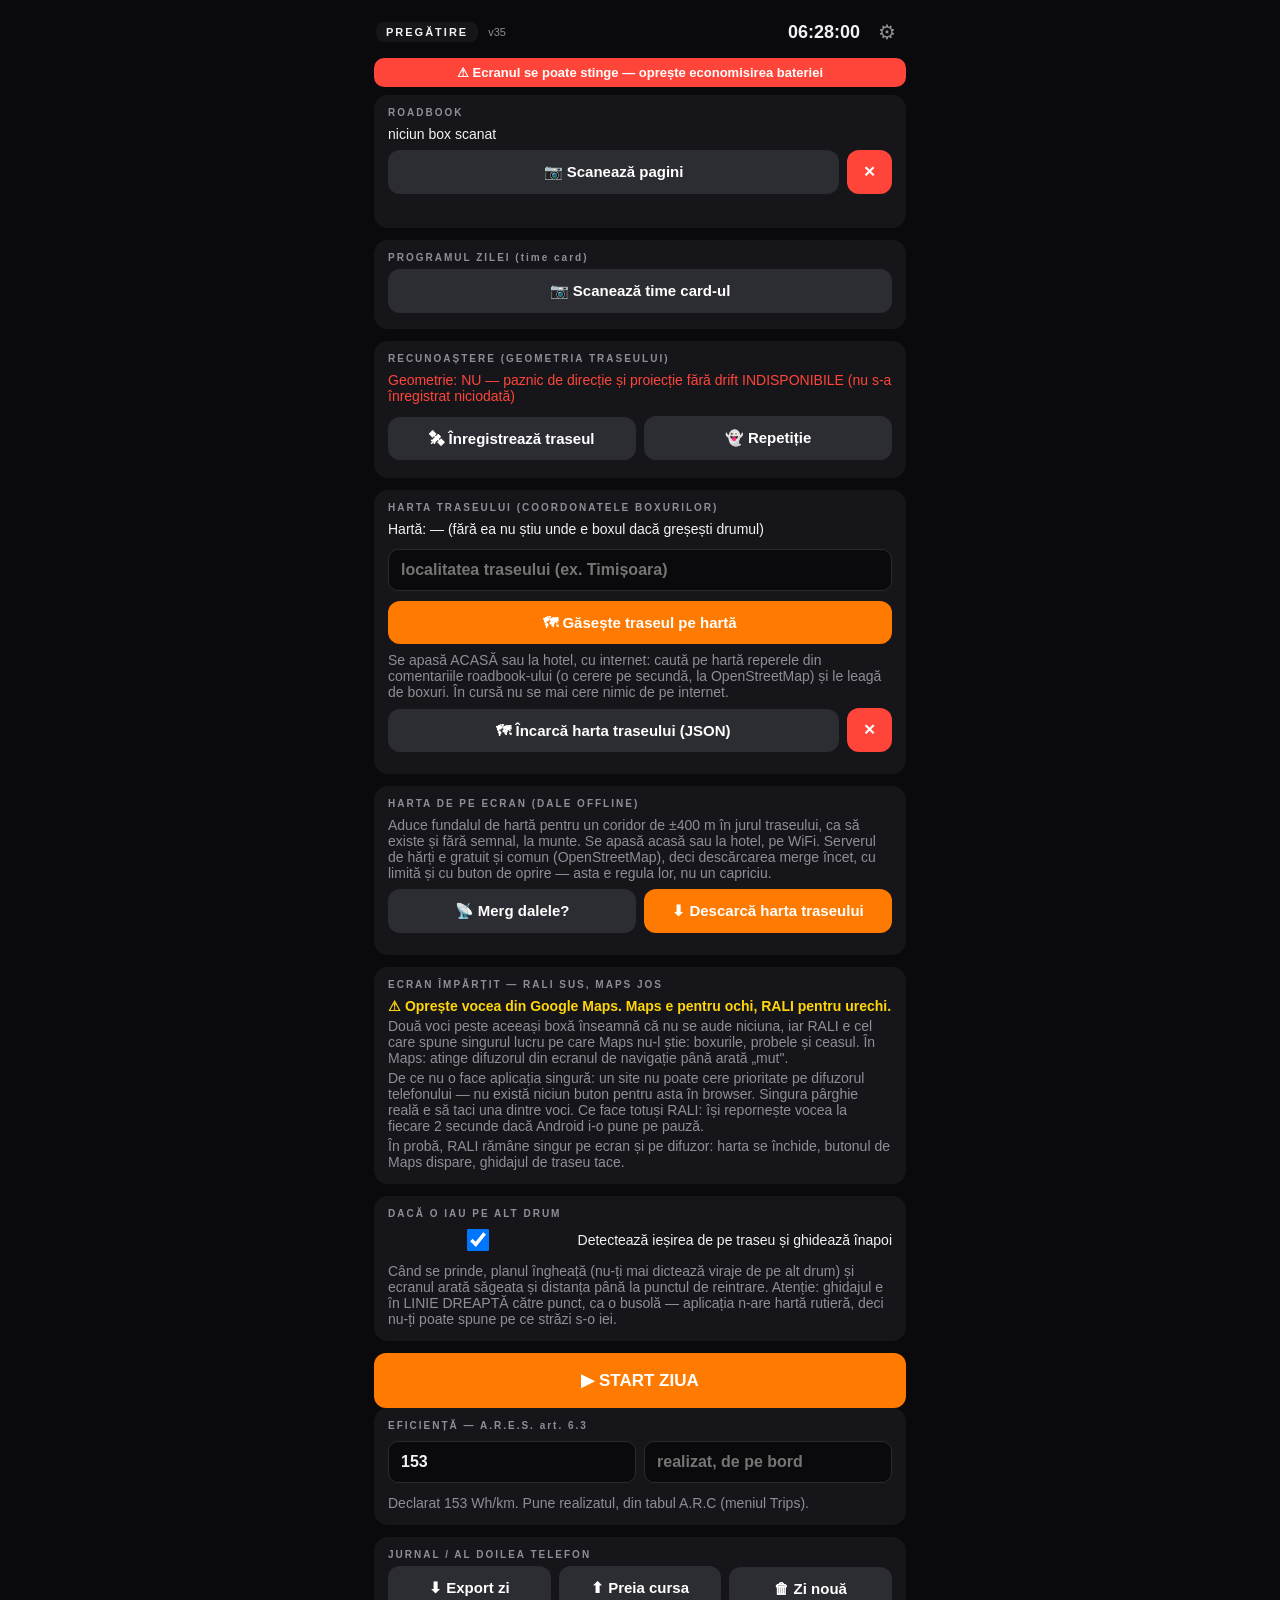
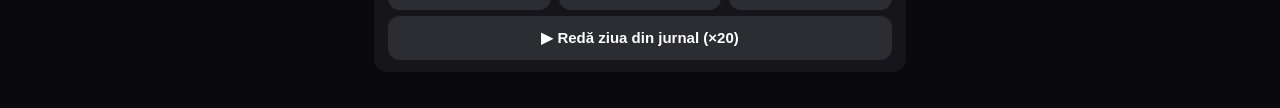
==== v2/index.html @ 7392c8b4 "RALI 2: v35 - dala-parinte se cere, nu doar se cauta in memorie Trei lucruri mici, dar unul dintre e" ====
<!DOCTYPE html>
<html lang="ro">
<head>
<meta charset="UTF-8">
<meta name="viewport" content="width=device-width, initial-scale=1.0, user-scalable=no">
<meta name="theme-color" content="#0a0a0c">
<title>RALI 2</title>
<!-- connect-src: Anthropic (scanarea roadbook-ului) · GitHub (sincronizarea jurnalului) ·
     Nominatim/OpenStreetMap (căutarea reperelor pe hartă, DOAR la apăsarea butonului din
     panoul de pregătire, niciodată în cursă). Ghidajul pe străzi NU e un serviciu apelat
     de aplicație: se predă aplicației Google Maps printr-un link, deci nu apare aici.

     DALELE DE HARTĂ (v35, harta vie): tile.openstreetmap.org apare în DOUĂ directive —
     `img-src` fiindcă dalele se desenează ca imagini pe canvas, și `connect-src` fiindcă
     descărcarea pentru offline le cere cu fetch(), ca să poată vedea codul de răspuns
     (429/403 opresc descărcarea). Sursa e aleasă anume: fără cheie, fără cont, fără
     nicio credențială de ținut undeva. Nu se adaugă alte surse de hartă.
     Pagina rămâne `no-referrer` pentru tot; DOAR cererile de dale trimit `origin`
     (adresa publică a aplicației, fără cale și fără parametri), fiindcă politica OSM
     cere ca aplicațiile să se poată identifica. Nimic despre cursă nu pleacă acolo. -->
<meta http-equiv="Content-Security-Policy" content="default-src 'self' blob:; script-src 'self'; connect-src 'self' blob: https://api.anthropic.com https://api.github.com https://nominatim.openstreetmap.org https://tile.openstreetmap.org; img-src 'self' data: blob: https://tile.openstreetmap.org; style-src 'self' 'unsafe-inline'; object-src 'none'; base-uri 'none'; form-action 'none'">
<meta name="referrer" content="no-referrer">
<link rel="manifest" href="manifest.json">
<link rel="icon" href="icon.svg" type="image/svg+xml">
<link rel="stylesheet" href="app.css">
</head>
<body>
<div id="app">

  <header id="hdr">
    <span id="cp-state" class="cp-state s-PREP">PREGĂTIRE</span>
    <!-- versiunea VIZIBILĂ: fără ea nu se poate ști ce cod rulează telefonul,
         iar PWA-urile țin cod vechi după un singur reload (02.08, seara) -->
    <span id="app-ver" class="dim" style="font-size:11px"></span>
    <span id="cp-clock">--:--:--</span>
    <button class="hbtn" id="btn-set">⚙</button>
  </header>
  <div id="cp-wake" class="warnband hidden">⚠ Ecranul se poate stinge — oprește economisirea bateriei</div>

  <!-- ══ PREGĂTIRE (parcat) ══ -->
  <section id="scr-prep">
    <div class="card">
      <p class="lbl">ROADBOOK</p>
      <p id="prep-boxes" class="line">niciun box scanat</p>
      <div class="row">
        <button class="btn sec" id="btn-scan-rb">📷 Scanează pagini</button>
        <button class="btn danger sm" id="btn-clear-rb">✕</button>
      </div>
      <p id="prep-scan-st" class="line dim"></p>
      <!-- leg-urile detectate (numerotarea și km-ii repornesc la fiecare) — planul
           rulează pe UNUL singur, ales aici -->
      <div id="prep-legs" class="row" style="flex-wrap:wrap"></div>
      <div id="prep-rts"></div>
      <!-- verdictul verificatorului: golurile scanării, prinse înainte de plecare -->
      <div id="prep-verif"></div>
    </div>

    <div class="card">
      <p class="lbl">PROGRAMUL ZILEI (time card)</p>
      <button class="btn sec" id="btn-scan-tc">📷 Scanează time card-ul</button>
      <p id="prep-tc-st" class="line dim"></p>
    </div>

    <div class="card">
      <p class="lbl">RECUNOAȘTERE (GEOMETRIA TRASEULUI)</p>
      <!-- verdictul se citește ÎNAINTE de START: fără geometrie, paznicul de direcție
           și proiecția fără drift nu există — iar un paznic care tace arată exact ca
           unul mulțumit (două zile de test, 03-04.08.2026, fără ca nimic s-o spună) -->
      <p id="prep-recon" class="line">Geometrie: —</p>
      <p id="prep-recon-legs" class="line dim"></p>
      <div class="row">
        <button class="btn sec" id="btn-recon">🛰 Înregistrează traseul</button>
        <button class="btn sec" id="btn-rehearse">👻 Repetiție</button>
      </div>
    </div>

    <div class="card">
      <p class="lbl">HARTA TRASEULUI (COORDONATELE BOXURILOR)</p>
      <!-- Roadbook-ul spune „la 0,41 km, dreapta pe Str. Pluto" — o instrucțiune relativă.
           Harta spune UNDE e boxul 4. Fără ea, aplicația nu poate ști nici dacă ai plecat
           în direcția bună, nici încotro s-o iei înapoi când ai greșit (tura din 18:00). -->
      <p id="prep-harta" class="line">Hartă: —</p>
      <!-- Localitatea NU se ghicește: roadbook-ul o scrie rar, iar „Str. Turda" există
           în zeci de orașe. Dacă lipsește din text, o scrie omul, o dată, aici. -->
      <div class="row">
        <input type="text" id="set-localitate" placeholder="localitatea traseului (ex. Timișoara)">
      </div>
      <div class="row">
        <button class="btn pri" id="btn-geocod">🗺 Găsește traseul pe hartă</button>
      </div>
      <p class="line dim">Se apasă ACASĂ sau la hotel, cu internet: caută pe hartă reperele
        din comentariile roadbook-ului (o cerere pe secundă, la OpenStreetMap) și le leagă
        de boxuri. În cursă nu se mai cere nimic de pe internet.</p>
      <div class="row">
        <button class="btn sec" id="btn-harta">🗺 Încarcă harta traseului (JSON)</button>
        <button class="btn danger sm" id="btn-harta-clear">✕</button>
      </div>
      <p id="prep-harta-st" class="line dim"></p>
      <!-- traseul dus pe telefon, în aplicația care are hărțile -->
      <div id="prep-maps"></div>
    </div>

    <!-- ══ HARTA VIE: dalele pentru offline ══ -->
    <div class="card">
      <p class="lbl">HARTA DE PE ECRAN (DALE OFFLINE)</p>
      <!-- Etapa 2 are 265 km pe Transfăgărășan: acolo semnalul lipsește pe bucăți
           întregi, iar o hartă care se încarcă din rețea e o hartă care nu există
           exact unde ai nevoie de ea. Descărcarea se face ACASĂ, o dată. -->
      <p class="line dim">Aduce fundalul de hartă pentru un coridor de ±400 m în jurul
        traseului, ca să existe și fără semnal, la munte. Se apasă acasă sau la hotel,
        pe WiFi. Serverul de hărți e gratuit și comun (OpenStreetMap), deci descărcarea
        merge încet, cu limită și cu buton de oprire — asta e regula lor, nu un capriciu.</p>
      <div class="row">
        <button class="btn sec" id="btn-dale-test">📡 Merg dalele?</button>
        <button class="btn pri grow" id="btn-dale-desc">⬇ Descarcă harta traseului</button>
      </div>
      <div class="row hidden" id="dale-progres-row">
        <div class="bara"><div id="dale-bara"></div></div>
        <button class="btn danger sm" id="btn-dale-stop">■</button>
      </div>
      <p id="prep-dale-st" class="line dim"></p>
    </div>

    <!-- ══ ECRAN ÎMPĂRȚIT ══ -->
    <!-- Decizia lui Andreas, 05.08.2026: la Sibiu conduce cu RALI sus și Google Maps jos.
         Ecranul aplicației se strânge singur (vezi media queries din app.css), dar
         DIFUZORUL nu se poate împărți — și asta trebuie citit înainte de plecare. -->
    <div class="card">
      <p class="lbl">ECRAN ÎMPĂRȚIT — RALI SUS, MAPS JOS</p>
      <p class="line" style="font-weight:700;color:var(--warn)">⚠ Oprește vocea din Google
        Maps. Maps e pentru ochi, RALI pentru urechi.</p>
      <p class="line dim">Două voci peste aceeași boxă înseamnă că nu se aude niciuna, iar
        RALI e cel care spune singurul lucru pe care Maps nu-l știe: boxurile, probele și
        ceasul. În Maps: atinge difuzorul din ecranul de navigație până arată „mut".</p>
      <p class="line dim">De ce nu o face aplicația singură: un site nu poate cere
        prioritate pe difuzorul telefonului — nu există niciun buton pentru asta în
        browser. Singura pârghie reală e să taci una dintre voci. Ce face totuși RALI:
        își repornește vocea la fiecare 2 secunde dacă Android i-o pune pe pauză.</p>
      <p class="line dim">În probă, RALI rămâne singur pe ecran și pe difuzor: harta se
        închide, butonul de Maps dispare, ghidajul de traseu tace.</p>
    </div>

    <div class="card">
      <p class="lbl">DACĂ O IAU PE ALT DRUM</p>
      <label class="row" style="align-items:center;gap:10px">
        <input type="checkbox" id="set-offroute" checked style="width:22px;height:22px">
        <span class="line">Detectează ieșirea de pe traseu și ghidează înapoi</span>
      </label>
      <p class="line dim">Când se prinde, planul îngheață (nu-ți mai dictează viraje de pe
        alt drum) și ecranul arată săgeata și distanța până la punctul de reintrare.
        Atenție: ghidajul e în LINIE DREAPTĂ către punct, ca o busolă — aplicația n-are
        hartă rutieră, deci nu-ți poate spune pe ce străzi s-o iei.</p>
    </div>

    <button class="btn pri big" id="btn-start">▶ START ZIUA</button>

    <!-- A.R.E.S. art. 6.3: (declarat − realizat) × 2. Bateria și km-ii nu mai intră. -->
    <div class="card">
      <p class="lbl">EFICIENȚĂ — A.R.E.S. art. 6.3</p>
      <div class="row">
        <input type="number" id="eff-decl" placeholder="declarat de producător" inputmode="numeric">
        <input type="number" id="eff-cons" placeholder="realizat, de pe bord" inputmode="numeric">
      </div>
      <p id="eff-out" class="line dim">Declaratul se confirmă la administrative; până atunci 153 (WLTP).</p>
    </div>

    <div class="card">
      <p class="lbl">JURNAL / AL DOILEA TELEFON</p>
      <div class="row">
        <button class="btn sec" id="btn-export">⬇ Export zi</button>
        <button class="btn sec" id="btn-import">⬆ Preia cursa</button>
        <button class="btn sec" id="btn-journal-clear">🗑 Zi nouă</button>
      </div>
      <!-- debriefingul de seară: ziua redată prin aceeași mașină de stări -->
      <button class="btn sec" id="btn-replay">▶ Redă ziua din jurnal (×20)</button>
    </div>
  </section>

  <!-- ══ CURSĂ (un singur ecran, se transformă singur) ══ -->
  <section id="scr-run" class="hidden">
    <!-- controlul orar, vizibil permanent — vocea se poate pierde, cifra nu -->
    <p id="cp-tcband" class="tcband hidden"></p>
    <!-- paznicul de direcție: la Leg 2 (03.08.2026) mașina a plecat în direcția opusă
         traseului și nimic n-a spus nimic timp de 370 m, până a pornit proba singură -->
    <p id="cp-dirband" class="warnband hidden"></p>
    <div class="posrow"><span id="cp-km">0.00</span><span class="dim">km traseu</span>
      <span id="cp-spd">0</span><span class="dim">km/h</span></div>
    <!-- corecția de poziție: în buclă strânsă vocea o scurtează sau o sare, ca să nu
         calce peste manevra următoare — dar cifra rămâne aici 20 de secunde -->
    <p id="cp-corr" class="corrline hidden"></p>

    <div id="cp-rt" class="hidden">
      <div id="cp-dev" class="cp-dev ok">0.0</div>
      <div id="cp-dev-lbl" class="lbl center">SECUNDE</div>
      <div class="rt-cols">
        <div class="rt-col">
          <div id="cp-target" class="cp-target">— / —</div>
          <div class="lbl">ACUM / ȚINTĂ</div>
        </div>
        <div class="rt-col">
          <div id="cp-rem" class="cp-target">—</div>
          <div class="lbl">RĂMAS DIN PROBĂ</div>
        </div>
      </div>
    </div>

    <div id="cp-nav">
      <div id="cp-next-dist" class="nx-dist">—</div>
      <div id="cp-next-dir" class="nx-dir">•</div>
      <div id="cp-next-com" class="nx-com">—</div>
      <div id="cp-next-box" class="nx-box"></div>
      <div id="cp-after" class="nx-after"></div>
    </div>

    <!-- Răspunsul la „unde sunt ACUM": rămâne 20 s pe ecran, fiindcă în mașină un
         răspuns rostit o dată se pierde exact ca oricare altul. -->
    <p id="cp-unde" class="undeline hidden"></p>
    <p id="cp-debrief" class="debrief hidden"></p>
    <p id="cp-rts" class="rts-line"></p>

    <div class="row">
      <!-- REPETĂ: re-rostește ultimul anunț (propunerea 5) -->
      <button class="btn sec big" id="btn-repeat">🔁</button>
      <button class="btn ok big grow" id="btn-atbox">✓ SUNT LA BOX…</button>
      <!-- Selectorul de box. Înainte era un prompt() gol: „La ce box ești?", fără
           să spună unde crede aplicația că ești. Pe 02.08.2026 o apăsare greșită a
           mutat poziția cu 1330 m, în probă, tăcut. Acum: poziția curentă sus, lista
           boxurilor din jur cu distanța fiecăruia, iar corecțiile mari cer confirmare. -->
      <div id="boxpick" class="modal hidden">
        <div class="modal-box">
          <p class="lbl center">APLICAȚIA CREDE CĂ EȘTI LA</p>
          <p class="bignum center" id="bp-now">—</p>
          <p class="line dim center" id="bp-ctx"></p>
          <div id="bp-list"></div>
          <!-- Boxul care NU e în listă (audit, #6): după o repornire, poziția crezută
               e 0 și lista arată boxurile 1-7, dar mașina poate fi la boxul 78.
               Fără câmpul ăsta, selectorul era o fundătură completă. -->
          <div class="row">
            <input type="number" id="bp-num" placeholder="alt box, după număr"
                   inputmode="numeric" min="1" max="999">
            <button class="btn sec sm" id="bp-go">MERGI</button>
          </div>
          <div id="bp-confirm" class="hidden">
            <p class="warnband" id="bp-warn"></p>
            <div class="row">
              <button class="btn danger grow" id="bp-yes">DA, corectează</button>
              <button class="btn sec grow" id="bp-no">Renunț</button>
            </div>
          </div>
          <button class="btn sec" id="bp-close">Închide</button>
        </div>
      </div>
      <button class="btn sec big" id="btn-talk">🎤</button>
    </div>
    <!-- HARTA și „UNDE SUNT": cele două întrebări la care săgeata singură nu răspunde.
         (Andreas, 05.08.2026: „am o problemă destul de mare de orientare în spațiu".) -->
    <div class="row">
      <button class="btn pri big grow" id="btn-harta-vie">🗺 HARTĂ</button>
      <button class="btn sec big grow" id="btn-undesunt">📍 UNDE SUNT</button>
    </div>
    <!-- Ieșirea de pe traseu: pilotul o știe întotdeauna primul. Detectarea automată are
         nevoie de două semne; în tura Tresor (04.08.2026) al doilea a venit după 3 minute
         de condus pe alt drum. O apăsare le sare pe amândouă. -->
    <!-- Ghidajul pe străzi îl face Google Maps: RALI dă punctul, Maps dă vocea și
         hărțile. De la v35 butonul e PERMANENT (plasă de siguranță, nu doar remediu la
         rătăcire): pe traseu țintește boxul următor, pe dinafară punctul de reintrare. -->
    <a class="btn ok big hidden" id="btn-maps" target="_blank" rel="noopener noreferrer">🧭 NAVIGHEAZĂ CU MAPS</a>
    <button class="btn sec big" id="btn-offroute">↩ AM GREȘIT DRUMUL</button>
    <!-- apare doar la final de leg, când mai există unul -->
    <button class="btn pri big hidden" id="btn-nextleg">▶ LEG URMĂTOR</button>
    <button class="btn danger" id="btn-stop">■ STOP ZIUA</button>
  </section>

  <!-- ══ HARTA VIE ══ -->
  <!-- Al doilea ecran de cursă, comutabil cu cockpitul. Răspunde la întrebarea la care
       o săgeată relativă nu poate răspunde: „unde sunt EU față de traseu". Se închide
       singur când începe o probă — acolo contează cifra de deviere, nu drumul. -->
  <section id="scr-map" class="hidden">
    <p id="map-banner" class="mapband hidden"></p>
    <div id="map-wrap">
      <canvas id="map-canvas"></canvas>
      <div id="map-ctrl-st">
        <button class="mbtn" id="btn-map-zin">+</button>
        <button class="mbtn" id="btn-map-zout">−</button>
        <button class="mbtn" id="btn-map-zauto">A</button>
      </div>
      <div id="map-ctrl-dr">
        <button class="mbtn" id="btn-map-rot">🚗</button>
      </div>
    </div>
    <p id="map-info" class="line dim center"></p>
    <p id="map-unde" class="undeline hidden"></p>
    <div class="row">
      <button class="btn pri big grow" id="btn-map-inapoi">◀ COCKPIT</button>
      <button class="btn sec big grow" id="btn-map-undesunt">📍 UNDE SUNT</button>
    </div>
    <a class="btn ok big hidden" id="btn-map-maps" target="_blank" rel="noopener noreferrer">🧭 NAVIGHEAZĂ CU MAPS</a>
    <p class="line dim center">Harta consumă baterie cât e deschisă — la 265 km ține
      telefonul pe încărcător. Se oprește singură în probă și când ecranul e stins.</p>
  </section>

  <!-- ══ RECUNOAȘTERE ══ -->
  <section id="scr-recon" class="hidden">
    <div class="card center">
      <p class="lbl">ÎNREGISTREZ TRASEUL</p>
      <!-- pentru CARE leg se înregistrează: km-ii și numerele de box repornesc la
           fiecare leg, deci o urmă fără leg e o urmă pusă pe alt traseu -->
      <p id="rec-leg" class="line dim">—</p>
      <p id="rec-dist" class="bignum">0.00 km</p>
      <p id="rec-anchors" class="line dim">0 ancore</p>
      <div class="row">
        <input type="number" id="rec-box" placeholder="box nr." inputmode="numeric">
        <button class="btn ok grow" id="btn-rec-mark">📍 MARCHEZ BOXUL</button>
      </div>
      <button class="btn pri" id="btn-rec-stop">■ Oprește și salvează</button>
    </div>
  </section>

  <!-- ══ SETĂRI ══ -->
  <section id="scr-set" class="hidden">
    <div class="card">
      <p class="lbl">CHEIE API CLAUDE</p>
      <div class="row"><input type="password" id="set-key" autocomplete="off"><button class="btn sec" id="btn-set-key">Salvează</button></div>
    </div>
    <div class="card">
      <p class="lbl">CEAS OFICIAL − TELEFON (secunde)</p>
      <input type="number" id="set-clockoff" step="0.5" inputmode="decimal">
    </div>
    <div class="card">
      <p class="lbl">SYNC AUTOMAT JURNAL (repo privat GitHub)</p>
      <p class="line dim">Token fine-grained, LIMITAT la repo-ul rali-jurnale, doar Contents R/W.</p>
      <div class="row"><input type="password" id="set-ghtoken" autocomplete="off"><button class="btn sec" id="btn-set-ghtoken">Salvează</button></div>
      <button class="btn sec" id="btn-sync-now">⤴ Urcă acum</button>
      <p id="sync-st" class="line dim"></p>
    </div>
    <div class="card">
      <p class="lbl">BATERIA MAȘINII (kWh) — utilizabil, pentru autonomie</p>
      <input type="number" id="set-batt" step="1" inputmode="numeric">
      <p class="line dim">Model Y Juniper AWD LR: 75 utilizabil (78,1-78,4 nominal).
        Pentru „îmi ajunge?" contează utilizabilul. Nu mai intră în punctele de
        eficiență — A.R.E.S. art. 6.3 nu folosește capacitatea bateriei.</p>
    </div>
    <div class="card">
      <p class="lbl">VITEZĂ DIN MAȘINĂ (EXPERIMENTAL)</p>
      <p class="line dim">Cercetat 01.08.2026: Commander-ul S3XY expune datele pe WiFi local
      (rețeaua S3XY_OBD, protocol Panda, UDP 1338) — un browser NU poate citi UDP, deci
      calea directă din PWA nu există azi. Soluția viitoare: o punte mică pe telefon
      (UDP→WebSocket). Până atunci, GPS + geometria din recunoaștere rămân sursa —
      și sunt suficiente. Priza BLE de mai jos rămâne pentru alte dispozitive.</p>
      <input type="text" id="ble-svc" placeholder="UUID serviciu BLE">
      <input type="text" id="ble-chr" placeholder="UUID caracteristică">
      <button class="btn sec" id="btn-ble">🔗 Conectează</button>
      <p id="ble-st" class="line dim"></p>
    </div>
    <button class="btn pri" id="btn-set-back">← Înapoi</button>
  </section>

</div>
<script type="module" src="js/main.js"></script>
</body>
</html>
---- v2/app.css ----
/* RALI 2 — cockpit: citit dintr-o privire, condus cu urechile */
:root {
  --bg: #0a0a0c; --surf: #16161a; --border: #2a2a30; --text: #f2f2f5; --dim: #8e8e96;
  --pri: #ff7a00; --ok: #30d158; --warn: #ffd60a; --bad: #ff453a;
}
* { margin: 0; padding: 0; box-sizing: border-box; -webkit-tap-highlight-color: transparent; }
html, body { height: 100%; background: var(--bg); color: var(--text);
  font-family: -apple-system, Roboto, 'Segoe UI', sans-serif; overscroll-behavior-y: contain; }
#app { max-width: 560px; margin: 0 auto; padding: 10px 14px 24px; }
.hidden { display: none !important; }

#hdr { display: flex; align-items: center; gap: 10px; padding: 6px 2px 10px; }
#cp-clock { margin-left: auto; font-variant-numeric: tabular-nums; font-weight: 700; font-size: 18px; }
.hbtn { background: none; border: 0; color: var(--dim); font-size: 20px; padding: 4px 8px; }
.cp-state { font-size: 11px; font-weight: 800; letter-spacing: 2px; padding: 4px 10px; border-radius: 8px; background: var(--surf); }
.s-RT_RUN { background: var(--bad); color: #fff; animation: blink 1s infinite; }
.s-STAGED { background: var(--warn); color: #000; }
.s-LIAISON { background: #0a84ff33; }
@keyframes blink { 50% { opacity: .55; } }
.warnband { background: var(--bad); color: #fff; text-align: center; font-size: 13px; font-weight: 600; padding: 7px; border-radius: 10px; margin-bottom: 8px; }

.card { background: var(--surf); border-radius: 14px; padding: 12px 14px; margin-bottom: 12px; }
.lbl { font-size: 10px; letter-spacing: 2px; color: var(--dim); font-weight: 800; margin-bottom: 6px; }
.lbl.center { text-align: center; }
.line { font-size: 14px; padding: 2px 0; }
.dim { color: var(--dim); }
.center { text-align: center; }
.row { display: flex; gap: 8px; align-items: center; margin: 6px 0; }
.grow { flex: 1; }

.btn { display: block; width: 100%; border: 0; border-radius: 12px; padding: 13px;
  font-size: 15px; font-weight: 700; color: #fff; background: #2c2c33; }
.btn.pri { background: var(--pri); } .btn.ok { background: var(--ok); color: #003; }
.btn.danger { background: var(--bad); } .btn.sec { background: #2c2c33; }
.btn.big { padding: 17px; font-size: 17px; } .btn.sm { width: auto; padding: 13px 16px; }
.row .btn { width: auto; flex: 1; } .row .btn.sm { flex: 0; }

input { background: var(--bg); border: 1px solid var(--border); border-radius: 10px;
  color: var(--text); font-size: 16px; font-weight: 600; padding: 11px 12px; width: 100%; margin: 4px 0; }
.row input { flex: 1; width: auto; }
.prep-rt { display: flex; gap: 8px; align-items: center; font-size: 13px; padding: 5px 0; }
.prep-rt span { flex: 1; } .prep-rt input { width: 78px; flex: none; text-align: center; }

/* cursă */
.posrow { display: flex; align-items: baseline; gap: 8px; padding: 4px 2px 10px; }
.posrow #cp-km { font-size: 26px; font-weight: 800; font-variant-numeric: tabular-nums; }
.posrow #cp-spd { font-size: 26px; font-weight: 800; margin-left: auto; font-variant-numeric: tabular-nums; }

#cp-rt { background: var(--surf); border-radius: 16px; padding: 12px 0 10px; margin-bottom: 10px; text-align: center; }
.cp-dev { font-size: 92px; font-weight: 800; line-height: 1; font-variant-numeric: tabular-nums; }
.cp-dev.ok { color: var(--ok); } .cp-dev.warn { color: var(--warn); } .cp-dev.bad { color: var(--bad); }
.cp-target { font-size: 30px; font-weight: 800; font-variant-numeric: tabular-nums; }
.rt-cols { display: flex; margin-top: 10px; }
.rt-col { flex: 1; text-align: center; }
.rt-col + .rt-col { border-left: 1px solid var(--border); }
.rt-col .lbl { margin-top: 2px; }
#cp-rem.aproape { color: var(--warn); }
#cp-rem.final { color: var(--bad); }

/* ECRANUL DE CONDUS. Andreas, 04.08.2026, după tura Tresor: „textul e prea mic și semnul
   de direcție mult prea mic". Are dreptate — se citește cu o privire de trei zecimi de
   secundă, cu mașina în mers, prin ochelari de soare. Deci ierarhia e explicită:
     săgeata = elementul dominant (de la 84 px la ~190 — mai mult decât dublu),
     distanța = a doua ca mărime, tot mare (34 → 64),
     numele străzii = secundar, în gri: îl citești dacă ai timp, nu ca să virezi.
   În probă (compact) rămâne mai mică, fiindcă acolo cifra de deviere e cea urmărită —
   dar tot dublă față de cât era (44 → 96). */
#cp-nav { background: var(--surf); border-radius: 16px; padding: 10px 14px 14px; text-align: center; margin-bottom: 10px; }
#cp-nav.compact .nx-dir { font-size: clamp(72px, 24vw, 96px); }
#cp-nav.compact .nx-dist { font-size: clamp(28px, 10vw, 40px); }
.nx-dist { font-size: clamp(44px, 17vw, 68px); font-weight: 800; line-height: 1.05;
  font-variant-numeric: tabular-nums; }
.nx-dir { font-size: clamp(118px, 46vw, 190px); line-height: .95; font-weight: 700; }
.nx-com { font-size: 16px; color: var(--dim); min-height: 20px; line-height: 1.25; }
.nx-box { font-size: 13px; color: var(--dim); }
.nx-after { font-size: 13px; color: var(--dim); margin-top: 6px; border-top: 1px solid var(--border); padding-top: 6px; }
/* boxuri înlănțuite (sub 60 m): a doua manevră nu mai e o notă de subsol — o faci
   la 2 secunde după prima (bucla József, 03.08.2026) */
.nx-after.inlantuit { font-size: 19px; font-weight: 800; color: var(--warn); }

/* ÎNTOARCERE LA TRASEU — alt ecran, nu o notă. Când ești pe alt drum, singura
   întrebare e „încotro și cât", iar culoarea spune din prima că nu ești pe traseu. */
#cp-nav.offroute { background: #ff3b3018; border: 2px solid var(--bad); }
#cp-nav.offroute .nx-com { color: var(--bad); font-weight: 800; letter-spacing: .5px; }
#cp-nav.offroute .nx-dir { color: var(--bad); }

/* banda TC — permanentă, verde/roșu dintr-o privire */
.tcband { text-align: center; font-size: 15px; font-weight: 800; padding: 7px;
  border-radius: 10px; margin-bottom: 8px; font-variant-numeric: tabular-nums; }
.tcband.ok { background: #30d15822; color: var(--ok); }
.tcband.bad { background: var(--bad); color: #fff; animation: blink 1s infinite; }

/* Selectorul de box — se apasă la volan, deci ținte mari și cifre citibile dintr-o privire */
.modal { position: fixed; inset: 0; background: #000c; display: flex; align-items: center;
  justify-content: center; padding: 14px; z-index: 50; }
.modal-box { background: var(--surf); border-radius: 16px; padding: 14px; width: 100%;
  max-width: 460px; max-height: 90vh; overflow-y: auto; }
.bp-item { text-align: left; padding: 13px 14px; margin-bottom: 7px; font-size: 16px; }
/* modul mănușă: un singur buton, citibil și nimerit la 50 km/h */
.bp-mare { display: block; width: 100%; font-size: 26px; font-weight: 800;
  padding: 26px 14px; margin-bottom: 10px; }
.bp-item .bp-com { display: block; font-size: 12px; font-weight: 500; color: var(--dim);
  margin-top: 3px; }
#bp-list .btn.pri { outline: 2px solid #fff6; }

/* corecția de poziție — informație, nu alarmă: se citește dintr-o privire, nu strigă */
.corrline { background: #ffd60a1f; color: var(--warn); border-radius: 10px; padding: 6px 10px;
  font-size: 13px; font-weight: 700; margin-bottom: 8px; text-align: center;
  font-variant-numeric: tabular-nums; }

/* ══ HARTA VIE ═════════════════════════════════════════════════════════════
   Ecranul care răspunde la „unde sunt EU față de traseu". Harta ocupă tot ce se
   poate: butoanele stau PESTE ea, în colțuri, ca suprafața utilă să rămână la
   pilot. Ținte mari (48 px) — se apasă la volan, cu mănuși, în mișcare. */
#map-wrap { position: relative; width: 100%; height: min(62vh, 560px);
  border-radius: 14px; overflow: hidden; background: #12131a; margin-bottom: 6px; }
#map-canvas { display: block; width: 100%; height: 100%; touch-action: none; }
#map-ctrl-st { position: absolute; left: 8px; top: 8px; display: flex; flex-direction: column; gap: 6px; }
#map-ctrl-dr { position: absolute; right: 8px; top: 8px; display: flex; flex-direction: column; gap: 6px; }
.mbtn { width: 48px; height: 48px; border: 0; border-radius: 12px; background: #000000b0;
  color: #fff; font-size: 22px; font-weight: 800; backdrop-filter: blur(2px); }
.mbtn.on { background: var(--pri); }
/* banda de avertizare a hărții: „traseu aproximativ, din adrese" / „fără dale".
   Nu e o notă de subsol — e limita a ceea ce vezi, deci stă sus, peste hartă. */
.mapband { background: #ffd60a22; color: var(--warn); text-align: center; font-size: 13px;
  font-weight: 700; padding: 7px; border-radius: 10px; margin-bottom: 6px; }
.mapband.rau { background: var(--bad); color: #fff; }
/* bara de progres a descărcării de dale */
.bara { flex: 1; height: 14px; background: #2c2c33; border-radius: 7px; overflow: hidden; }
.bara > div { height: 100%; width: 0; background: var(--pri); transition: width .2s; }

/* răspunsul la „UNDE SUNT" — se citește, nu strigă: e o informație cerută, nu o alarmă.
   Rămâne 20 s pe ecran, fiindcă în mașină o frază rostită o dată se pierde. */
.undeline { background: #0a84ff22; border: 1px solid #0a84ff55; border-radius: 10px;
  padding: 8px 11px; font-size: 14px; font-weight: 600; margin-bottom: 8px; line-height: 1.3; }

.debrief { background: #0a84ff22; border-radius: 10px; padding: 9px 12px; font-size: 13px; margin-bottom: 8px; }
.rts-line { font-size: 13px; color: var(--dim); text-align: center; margin-bottom: 8px; font-variant-numeric: tabular-nums; }
.bignum { font-size: 44px; font-weight: 800; font-variant-numeric: tabular-nums; padding: 8px 0; }

/* ══ ECRAN ÎMPĂRȚIT (split screen) ══════════════════════════════════════════
   Decizia lui Andreas, 05.08.2026: la Sibiu conduce cu RALI SUS și Google Maps JOS,
   amândouă vizibile. Adică RALI primește jumătate de ecran — pe Galaxy S25 Ultra vreo
   500 px CSS înălțime, cu lățimea neatinsă.

   De ce se rupea layout-ul vechi: toate mărimile mari erau în `vw` (săgeata
   clamp(118px, 46vw, 190px)). În ecran împărțit LĂȚIMEA rămâne întreagă, deci săgeata
   rămânea de 190 px într-un viewport de 500 — o singură piesă mânca o treime din tot
   ce se vedea, iar distanța și devierea ieșeau sub margine.

   Deci aici totul se măsoară în `vh`: unitatea urmărește fereastra aplicației, nu
   ecranul telefonului, deci se potrivește singură și la o treime de ecran, și la două.
   Regula de citit rămâne aceeași: la o privire de 0,3 s trebuie să vezi CÂT MAI AM și
   ÎNCOTRO. Ordinea pe orizontală e cea din frază — „300 de metri — dreapta" — ca urechea
   și ochiul să primească aceeași informație în aceeași ordine. */
@media (max-height: 620px) {
  #app { padding: 4px 10px 10px; }
  #hdr { padding: 2px 2px 4px; gap: 6px; }
  #cp-clock { font-size: 15px; }
  .cp-state { font-size: 10px; letter-spacing: 1px; padding: 3px 7px; }
  .hbtn { font-size: 17px; padding: 2px 6px; }
  .posrow { padding: 2px 2px 5px; }
  .posrow #cp-km, .posrow #cp-spd { font-size: 19px; }
  .warnband, .tcband { padding: 5px; font-size: 12px; margin-bottom: 5px; }
  .corrline { padding: 4px 8px; font-size: 12px; margin-bottom: 5px; }

  /* CARDUL DE NAVIGAȚIE, pe orizontală: distanța la stânga, săgeata la dreapta.
     Săgeata rămâne elementul dominant, dar proporțional cu cât ecran există. */
  #cp-nav { display: flex; flex-wrap: wrap; align-items: center; justify-content: center;
    column-gap: 14px; row-gap: 2px; padding: 4px 12px 6px; margin-bottom: 6px; }
  #cp-nav .nx-dist { order: 1; font-size: clamp(30px, 11vh, 68px); }
  #cp-nav .nx-dir  { order: 2; font-size: clamp(58px, 20vh, 190px); line-height: .9; }
  #cp-nav .nx-box  { order: 3; flex-basis: 100%; text-align: center; }
  #cp-nav .nx-com  { order: 4; flex-basis: 100%; text-align: center; font-size: 13px;
    min-height: 0; white-space: nowrap; overflow: hidden; text-overflow: ellipsis; }
  #cp-nav .nx-after { order: 5; flex-basis: 100%; margin-top: 3px; padding-top: 3px; font-size: 12px; }
  #cp-nav.compact .nx-dir { font-size: clamp(44px, 13vh, 96px); }
  #cp-nav.compact .nx-dist { font-size: clamp(24px, 7vh, 40px); }

  /* ÎN PROBĂ cifra de deviere e cea urmărită — rămâne cea mai mare de pe ecran,
     iar restul (acum/țintă, rămas) se strânge pe un rând sub ea. */
  #cp-rt { display: flex; flex-wrap: wrap; align-items: center; justify-content: center;
    column-gap: 12px; padding: 4px 10px 6px; margin-bottom: 6px; }
  #cp-rt .cp-dev { order: 1; font-size: clamp(48px, 17vh, 92px); }
  #cp-rt #cp-dev-lbl { order: 2; font-size: 10px; text-align: left; max-width: 45%; }
  #cp-rt .rt-cols { order: 3; flex-basis: 100%; margin-top: 2px; }
  #cp-rt .cp-target { font-size: 21px; }

  .btn.big { padding: 11px; font-size: 15px; }
  .btn { padding: 10px; font-size: 14px; }
  .row { margin: 5px 0; gap: 6px; }
  .card { padding: 9px 11px; margin-bottom: 8px; }
  .rts-line, .debrief { font-size: 11px; margin-bottom: 5px; }
  .undeline { font-size: 12px; padding: 6px 9px; margin-bottom: 6px; line-height: 1.25; }
  #map-wrap { height: min(48vh, 400px); }
  .mbtn { width: 42px; height: 42px; font-size: 19px; }
}

/* Și mai strâns (o treime de ecran, sau telefon în peisaj): rămâne DOAR banda care
   răspunde la „cât mai am și încotro". Numele străzii, manevra de după și lista de
   probe dispar — se citesc cu ochii pe roadbook sau pe ecranul întreg, nu de aici. */
@media (max-height: 460px) {
  #cp-nav .nx-com, #cp-nav .nx-after, .rts-line, .debrief { display: none; }
  #cp-nav .nx-dist { font-size: clamp(26px, 13vh, 50px); }
  #cp-nav .nx-dir { font-size: clamp(48px, 24vh, 120px); }
  #cp-rt .cp-dev { font-size: clamp(40px, 20vh, 76px); }
  .posrow { padding: 1px 2px 3px; }
  .posrow #cp-km, .posrow #cp-spd { font-size: 16px; }
  .btn.big { padding: 9px; font-size: 14px; }
  #map-wrap { height: min(40vh, 300px); }
}
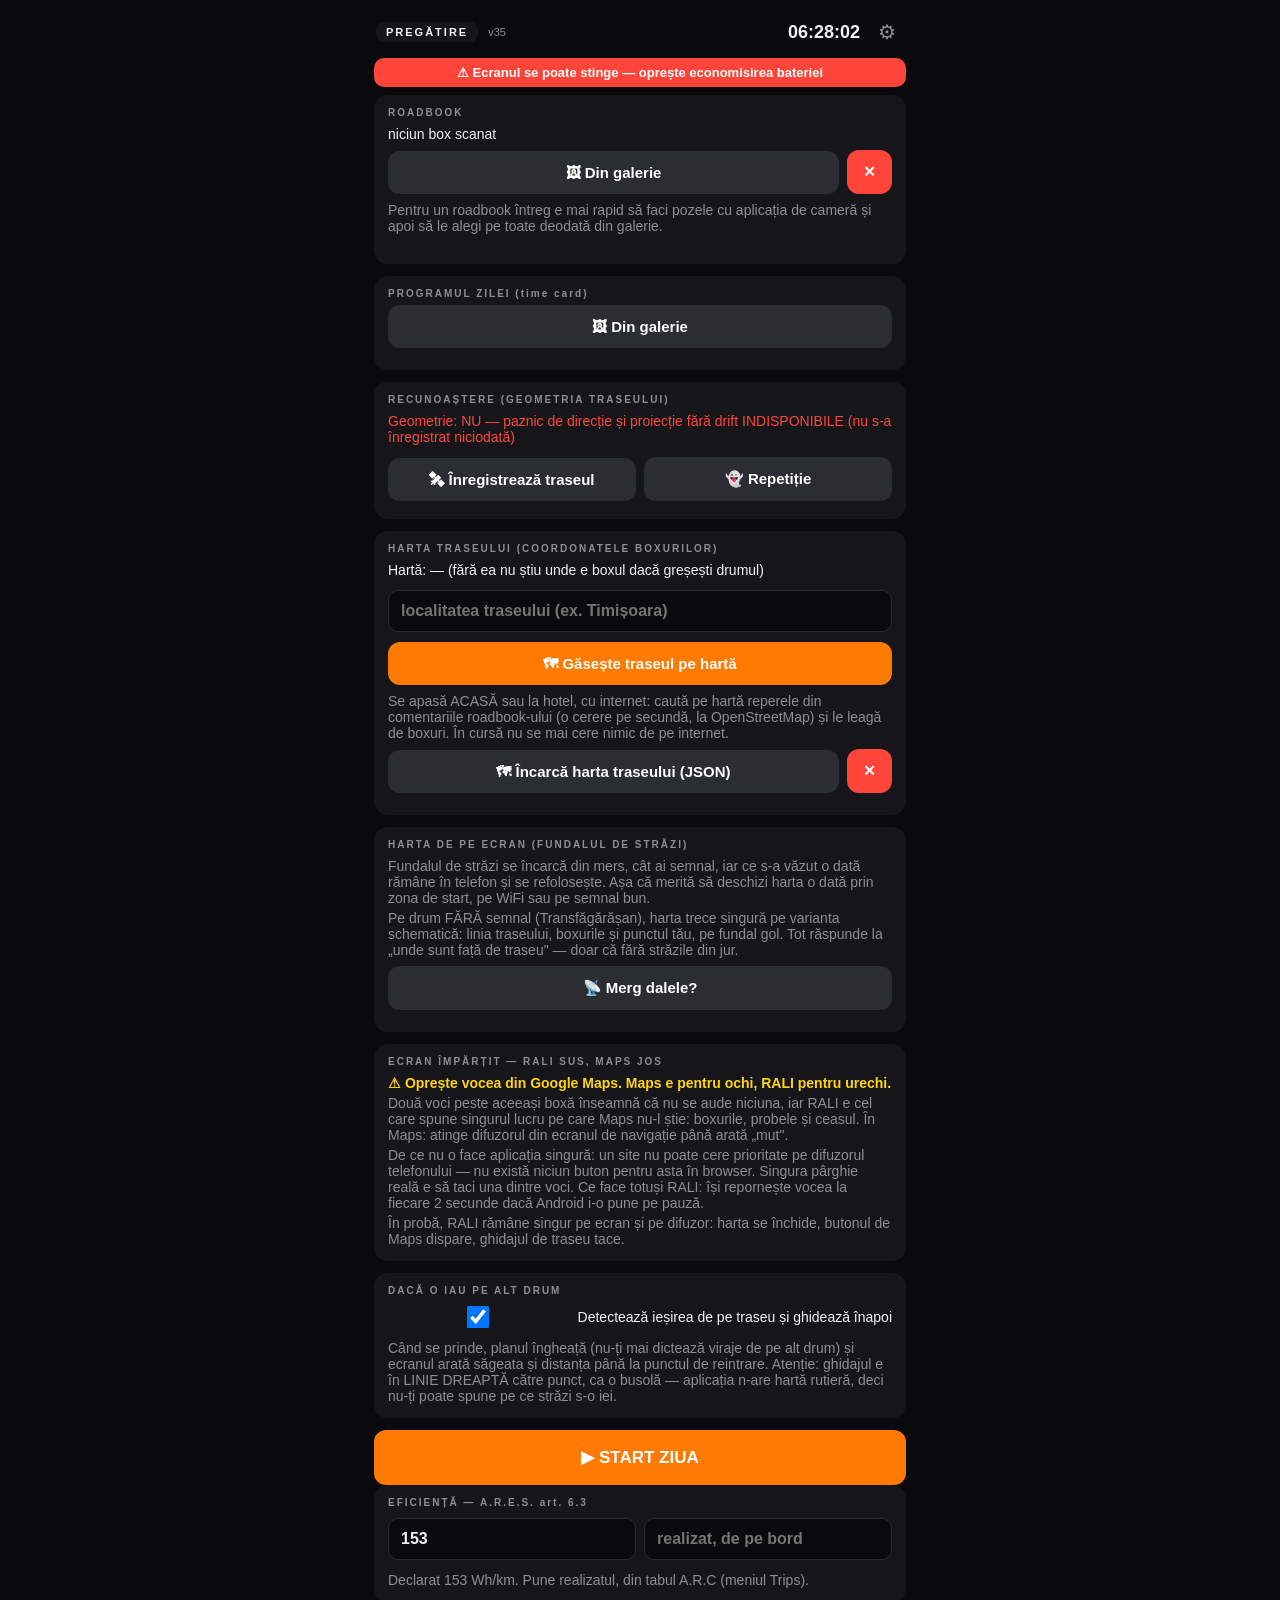
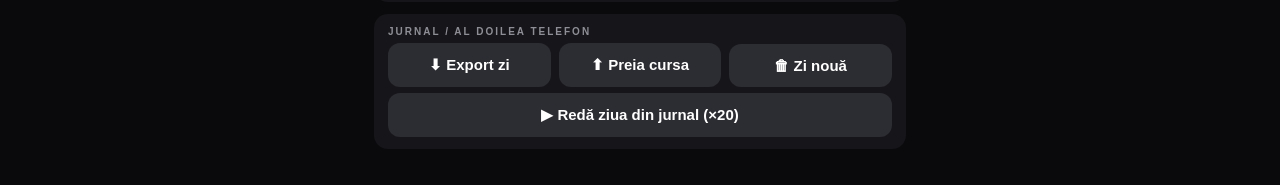
==== commit f4ada0f4: "RALI 2: plafonul tacit de 12 pagini, scos din radacina + camera foto pentru roadbook CE A PATIT ANDR" ====
--- a/v2/index.html
+++ b/v2/index.html
@@ -42,10 +42,26 @@
     <div class="card">
       <p class="lbl">ROADBOOK</p>
       <p id="prep-boxes" class="line">niciun box scanat</p>
-      <div class="row">
-        <button class="btn sec" id="btn-scan-rb">📷 Scanează pagini</button>
+      <!-- DOUĂ CĂI, nu una. `capture` deschide camera direct, dar IGNORĂ `multiple`:
+           o poză per deschidere. Pentru un roadbook de 25-40 de pagini, alegerea
+           multiplă din galerie e mult mai rapidă — deci nu se înlocuiesc, coexistă. -->
+      <div class="row">
+        <button class="btn sec grow" id="btn-scan-foto">📷 Fotografiază</button>
+        <button class="btn sec grow" id="btn-scan-rb">🖼 Din galerie</button>
         <button class="btn danger sm" id="btn-clear-rb">✕</button>
       </div>
+      <!-- bucla de fotografiere: apare după prima poză, ca paginile să se poată face
+           la rând, fără a reintra în meniu de fiecare dată -->
+      <div id="foto-bucla" class="card hidden" style="margin:6px 0 0">
+        <p id="foto-nr" class="line center" style="font-weight:700"></p>
+        <div class="row">
+          <button class="btn sec grow" id="btn-foto-inca">📷 Încă una</button>
+          <button class="btn ok grow" id="btn-foto-gata">✅ Gata, scanează</button>
+        </div>
+        <button class="btn danger sm" id="btn-foto-renunt">Renunț la poze</button>
+      </div>
+      <p class="line dim">Pentru un roadbook întreg e mai rapid să faci pozele cu
+        aplicația de cameră și apoi să le alegi pe toate deodată din galerie.</p>
       <p id="prep-scan-st" class="line dim"></p>
       <!-- leg-urile detectate (numerotarea și km-ii repornesc la fiecare) — planul
            rulează pe UNUL singur, ales aici -->
@@ -57,7 +73,11 @@
 
     <div class="card">
       <p class="lbl">PROGRAMUL ZILEI (time card)</p>
-      <button class="btn sec" id="btn-scan-tc">📷 Scanează time card-ul</button>
+      <!-- o singură poză, deci fără buclă: după fotografie se scanează direct -->
+      <div class="row">
+        <button class="btn sec grow" id="btn-scan-tc-foto">📷 Fotografiază</button>
+        <button class="btn sec grow" id="btn-scan-tc">🖼 Din galerie</button>
+      </div>
       <p id="prep-tc-st" class="line dim"></p>
     </div>
 
@@ -100,23 +120,21 @@
       <div id="prep-maps"></div>
     </div>
 
-    <!-- ══ HARTA VIE: dalele pentru offline ══ -->
-    <div class="card">
-      <p class="lbl">HARTA DE PE ECRAN (DALE OFFLINE)</p>
-      <!-- Etapa 2 are 265 km pe Transfăgărășan: acolo semnalul lipsește pe bucăți
-           întregi, iar o hartă care se încarcă din rețea e o hartă care nu există
-           exact unde ai nevoie de ea. Descărcarea se face ACASĂ, o dată. -->
-      <p class="line dim">Aduce fundalul de hartă pentru un coridor de ±400 m în jurul
-        traseului, ca să existe și fără semnal, la munte. Se apasă acasă sau la hotel,
-        pe WiFi. Serverul de hărți e gratuit și comun (OpenStreetMap), deci descărcarea
-        merge încet, cu limită și cu buton de oprire — asta e regula lor, nu un capriciu.</p>
+    <!-- ══ HARTA VIE: fundalul de hartă ══ -->
+    <div class="card">
+      <p class="lbl">HARTA DE PE ECRAN (FUNDALUL DE STRĂZI)</p>
+      <!-- Aici a fost un buton „descarcă harta traseului", scos la auditul dinaintea
+           publicării: politica OpenStreetMap interzice pe nume descărcarea în masă și
+           folosirea offline, iar sancțiunea e blocare pe IP fără avertisment — adică
+           exact să rămânem fără hartă ÎN cursă. Nu se pune alt furnizor în loc. -->
+      <p class="line dim">Fundalul de străzi se încarcă din mers, cât ai semnal, iar ce s-a
+        văzut o dată rămâne în telefon și se refolosește. Așa că merită să deschizi harta
+        o dată prin zona de start, pe WiFi sau pe semnal bun.</p>
+      <p class="line dim">Pe drum FĂRĂ semnal (Transfăgărășan), harta trece singură pe
+        varianta schematică: linia traseului, boxurile și punctul tău, pe fundal gol.
+        Tot răspunde la „unde sunt față de traseu" — doar că fără străzile din jur.</p>
       <div class="row">
         <button class="btn sec" id="btn-dale-test">📡 Merg dalele?</button>
-        <button class="btn pri grow" id="btn-dale-desc">⬇ Descarcă harta traseului</button>
-      </div>
-      <div class="row hidden" id="dale-progres-row">
-        <div class="bara"><div id="dale-bara"></div></div>
-        <button class="btn danger sm" id="btn-dale-stop">■</button>
       </div>
       <p id="prep-dale-st" class="line dim"></p>
     </div>
--- a/v2/app.css
+++ b/v2/app.css
@@ -125,9 +125,6 @@
 .mapband { background: #ffd60a22; color: var(--warn); text-align: center; font-size: 13px;
   font-weight: 700; padding: 7px; border-radius: 10px; margin-bottom: 6px; }
 .mapband.rau { background: var(--bad); color: #fff; }
-/* bara de progres a descărcării de dale */
-.bara { flex: 1; height: 14px; background: #2c2c33; border-radius: 7px; overflow: hidden; }
-.bara > div { height: 100%; width: 0; background: var(--pri); transition: width .2s; }
 
 /* răspunsul la „UNDE SUNT" — se citește, nu strigă: e o informație cerută, nu o alarmă.
    Rămâne 20 s pe ecran, fiindcă în mașină o frază rostită o dată se pierde. */
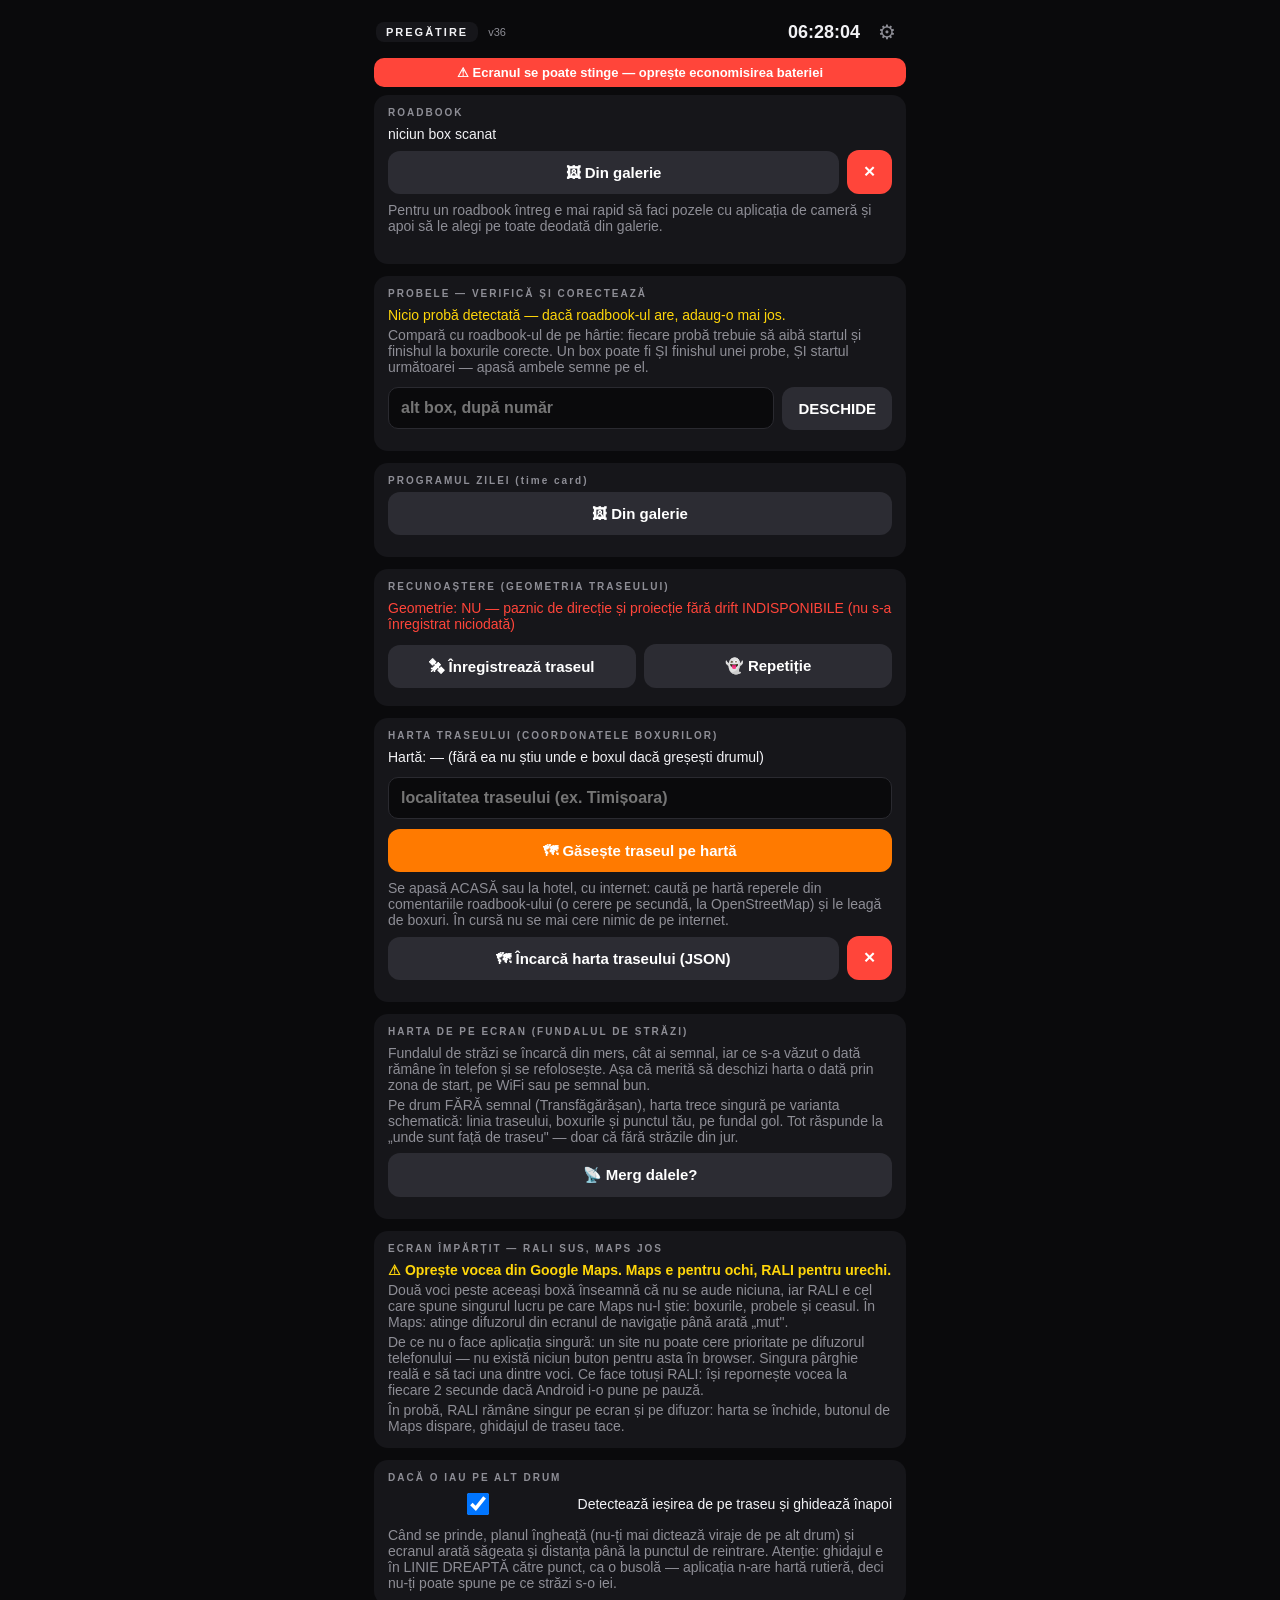
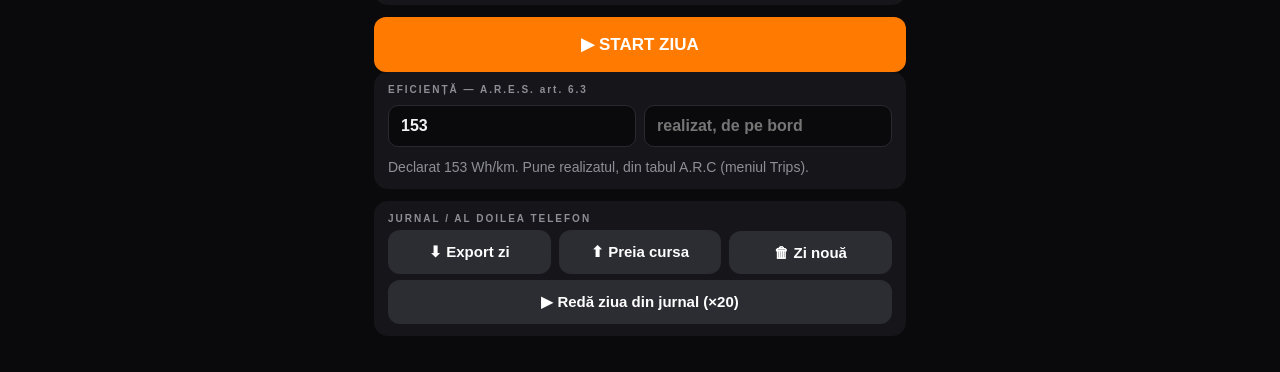
==== commit 920bd172: "RALI 2: un box poate purta DOUA semne - trei probe in loc de una, la Resita Roadbook-ul REAL de la R" ====
--- a/v2/index.html
+++ b/v2/index.html
@@ -69,6 +69,26 @@
       <div id="prep-rts"></div>
       <!-- verdictul verificatorului: golurile scanării, prinse înainte de plecare -->
       <div id="prep-verif"></div>
+    </div>
+
+    <!-- ══ PROBELE: verificare și corectură manuală ══ -->
+    <!-- 05.08.2026, roadbook-ul REAL de la Reșița: scanarea a citit corect toate cele
+         120 de boxuri, dar a ratat TREI linii de finish și a inventat una. Rezultatul:
+         o singură probă, de 9,39 km în loc de 5,74 — proba cea mai grea a cursei,
+         cronometrată pe o distanță cu 63% mai mare. Oricât de bun ar fi promptul, la
+         Sibiu va greși ceva, iar în parcare nu se depanează cod. Aici se repară în
+         douăzeci de secunde. -->
+    <div class="card">
+      <p class="lbl">PROBELE — VERIFICĂ ȘI CORECTEAZĂ</p>
+      <p id="probe-rezumat" class="line"></p>
+      <p class="line dim">Compară cu roadbook-ul de pe hârtie: fiecare probă trebuie să
+        aibă startul și finishul la boxurile corecte. Un box poate fi ȘI finishul unei
+        probe, ȘI startul următoarei — apasă ambele semne pe el.</p>
+      <div id="prep-probe"></div>
+      <div class="row">
+        <input type="number" id="probe-cauta" placeholder="alt box, după număr" inputmode="numeric" min="1" max="999">
+        <button class="btn sec sm" id="btn-probe-cauta">DESCHIDE</button>
+      </div>
     </div>
 
     <div class="card">
--- a/v2/app.css
+++ b/v2/app.css
@@ -206,3 +206,10 @@
   .btn.big { padding: 9px; font-size: 14px; }
   #map-wrap { height: min(40vh, 300px); }
 }
+
+/* editorul de probe din pregătire — se folosește PARCAT, cu roadbook-ul de hârtie în
+   mână, deci contează claritatea, nu compactarea */
+.probe-rand { border-top: 1px solid var(--border); padding: 8px 0 4px; }
+.probe-rand:first-child { border-top: 0; }
+.probe-rand .row { margin: 4px 0; flex-wrap: wrap; }
+.probe-rand .btn.sm { flex: 1; min-width: 96px; font-size: 12px; padding: 10px 6px; }
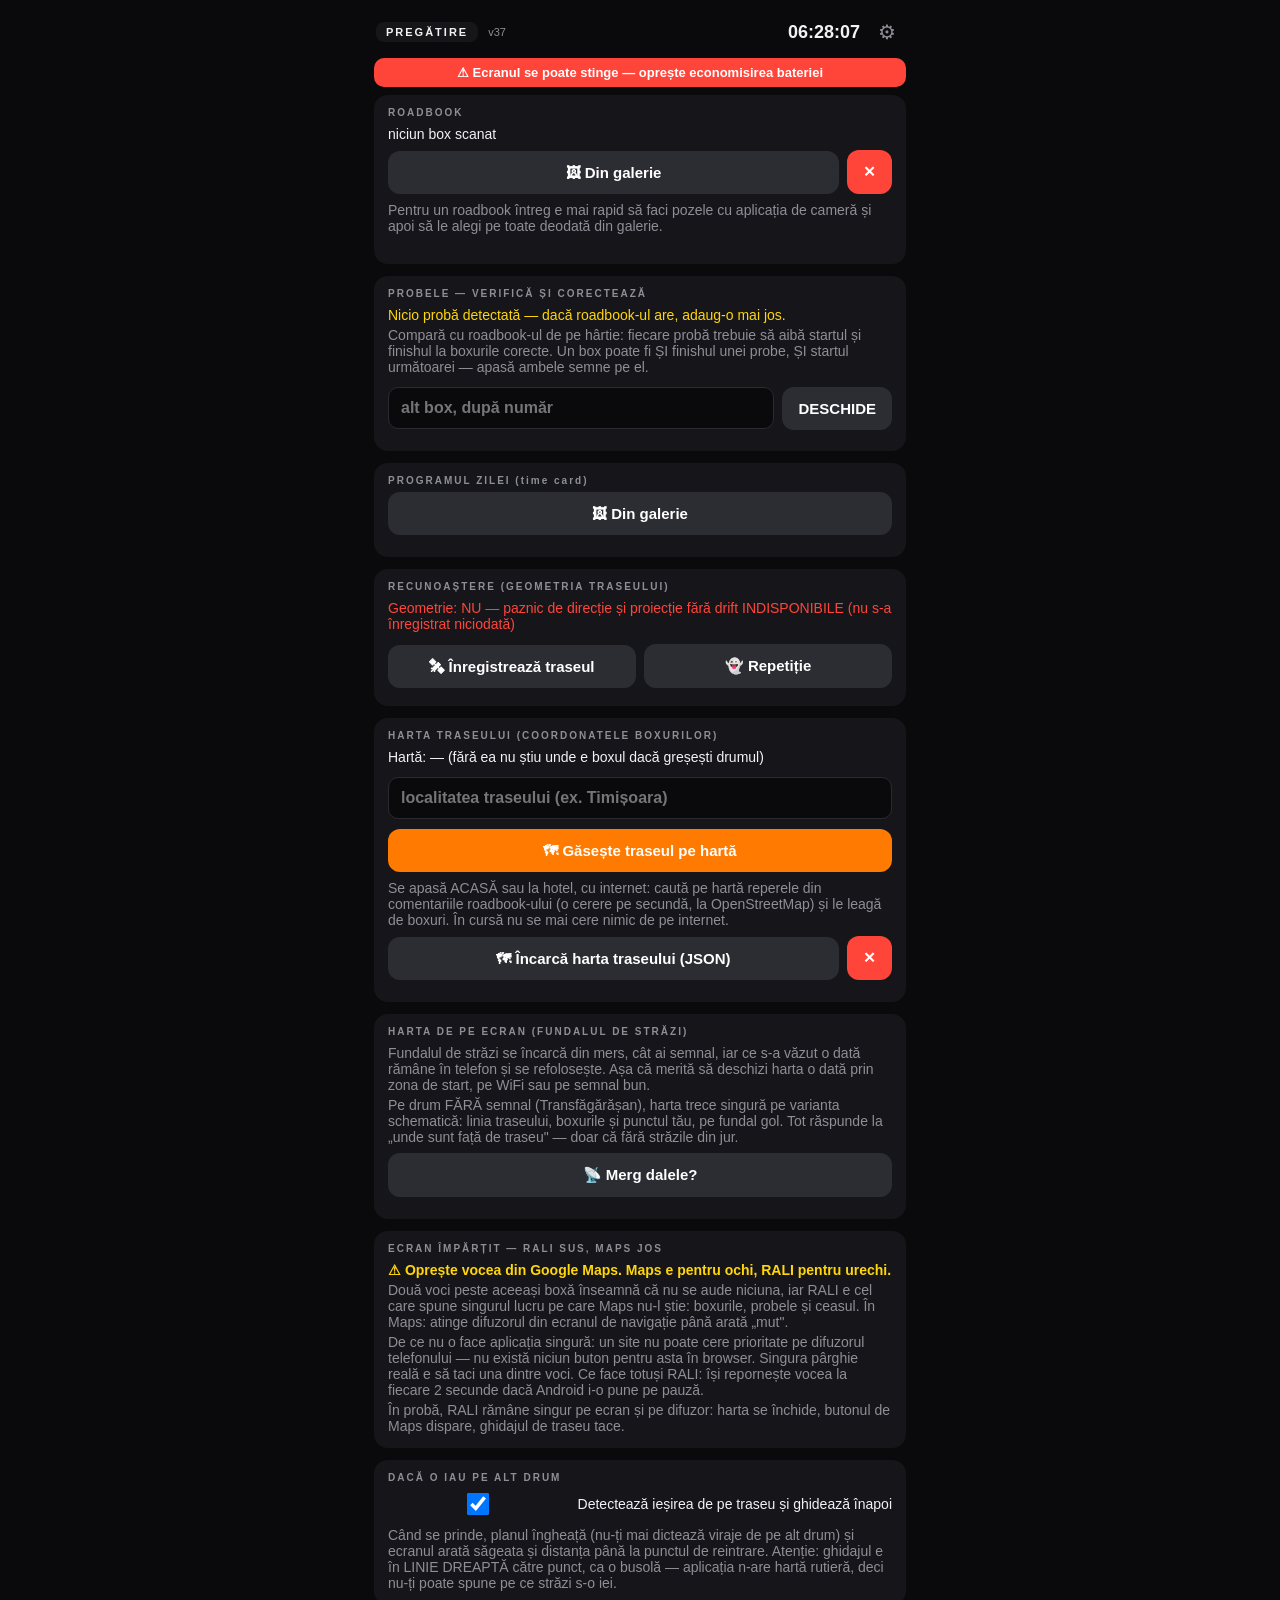
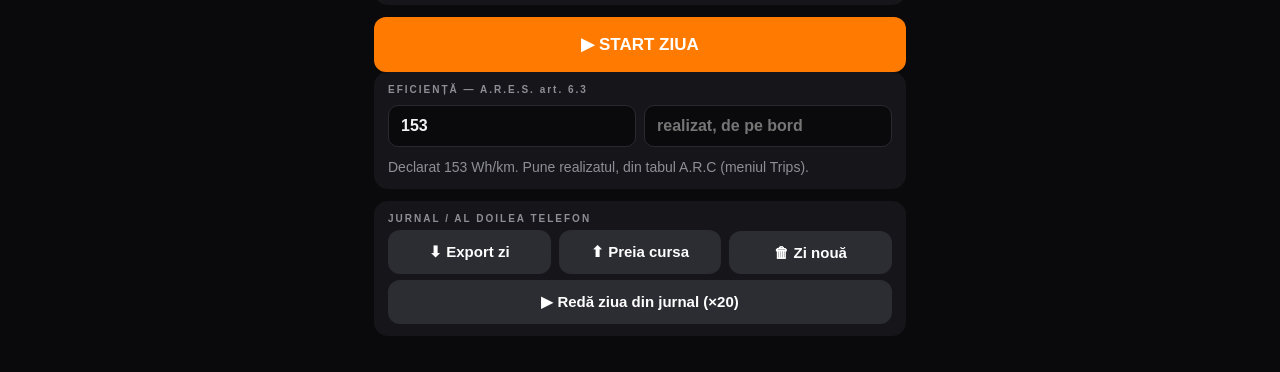
==== commit 7bac8e44: "RALI 2: lanturile de manevre - bucla din Brebu, spusa ca o secventa, nu ca trei surprize Andreas, 05" ====
--- a/v2/index.html
+++ b/v2/index.html
@@ -242,6 +242,8 @@
       </div>
     </div>
 
+    <!-- banda de lanț: cât timp vin trei manevre la rând, se vede că vin trei -->
+    <p id="cp-lant" class="lantband hidden"></p>
     <div id="cp-nav">
       <div id="cp-next-dist" class="nx-dist">—</div>
       <div id="cp-next-dir" class="nx-dir">•</div>
--- a/v2/app.css
+++ b/v2/app.css
@@ -213,3 +213,8 @@
 .probe-rand:first-child { border-top: 0; }
 .probe-rand .row { margin: 4px 0; flex-wrap: wrap; }
 .probe-rand .btn.sm { flex: 1; min-width: 96px; font-size: 12px; padding: 10px 6px; }
+
+/* banda de lanț de manevre — pe bucla din Brebu vin trei viraje în 170 m; pilotul
+   trebuie să vadă că vin trei, nu să le primească una câte una ca surprize */
+.lantband { background: #ff7a0022; color: var(--pri); text-align: center; font-size: 13px;
+  font-weight: 800; padding: 6px; border-radius: 10px; margin-bottom: 6px; letter-spacing: .5px; }
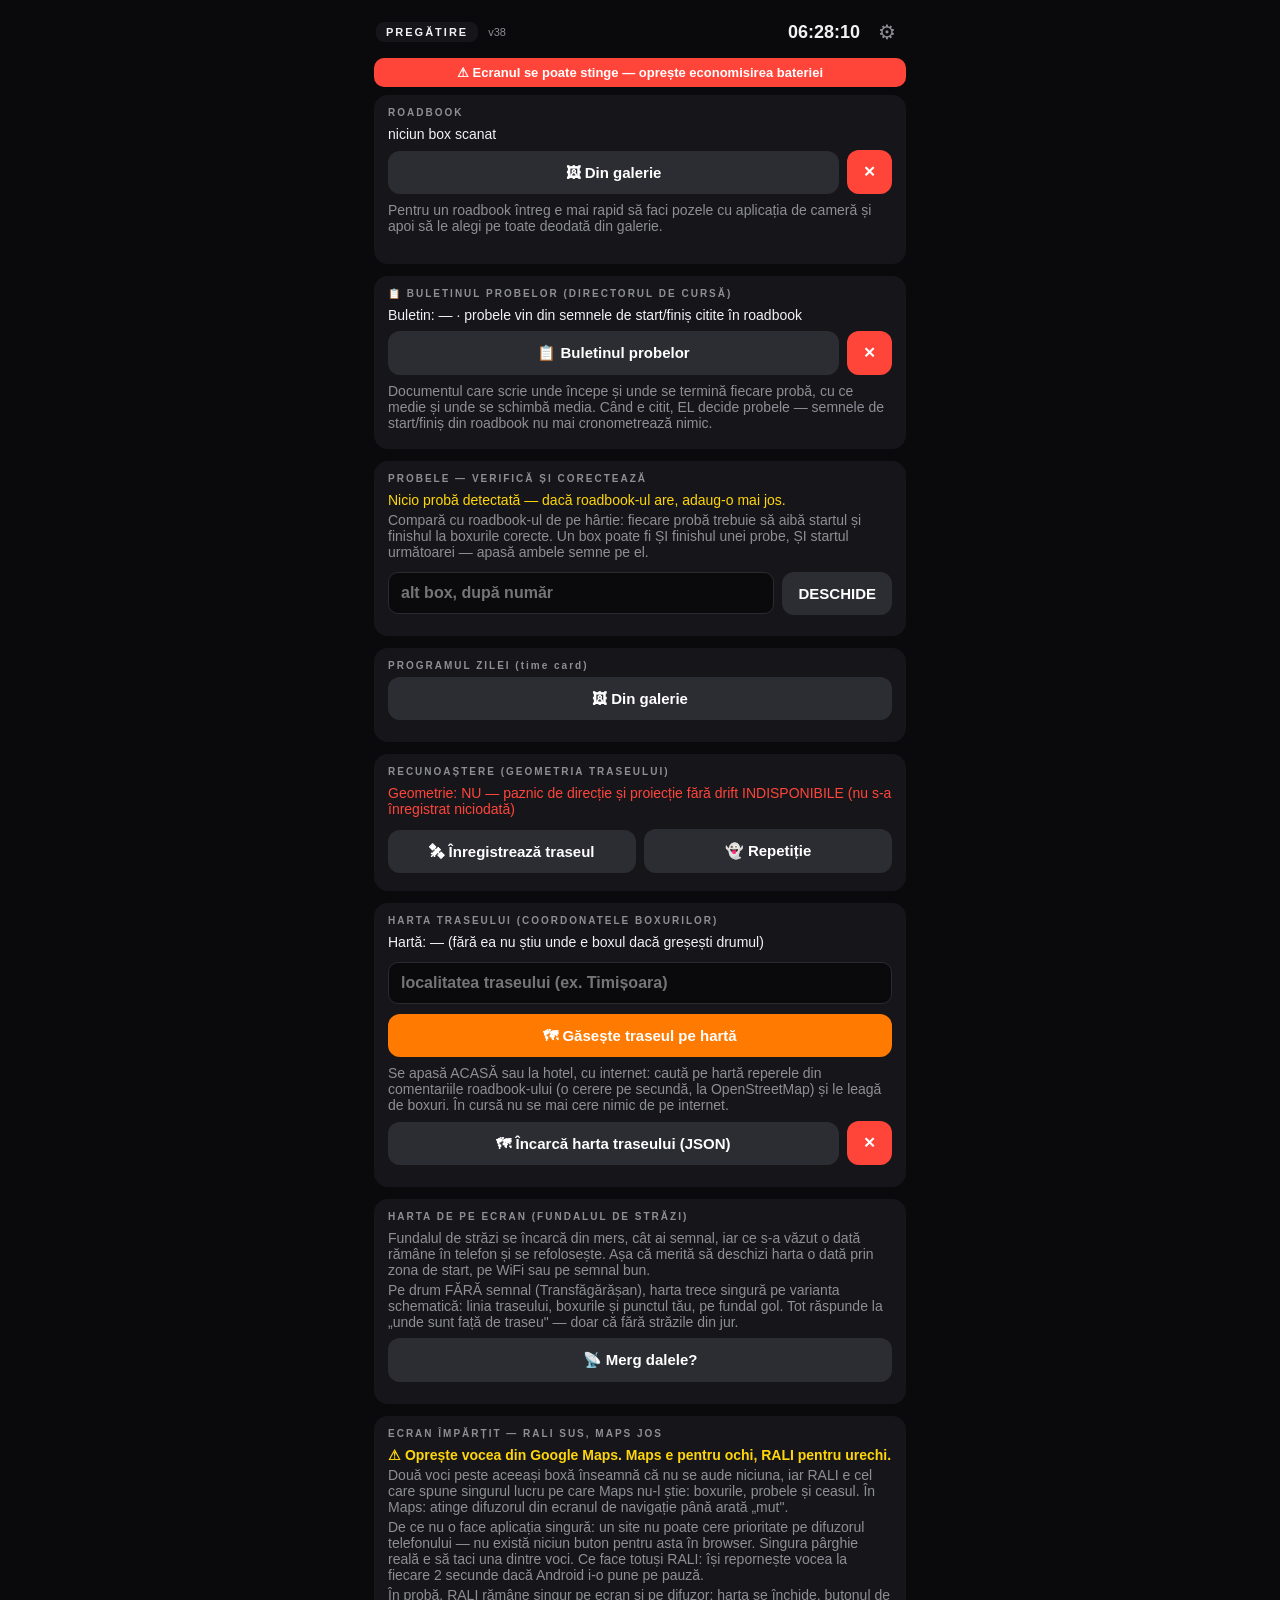
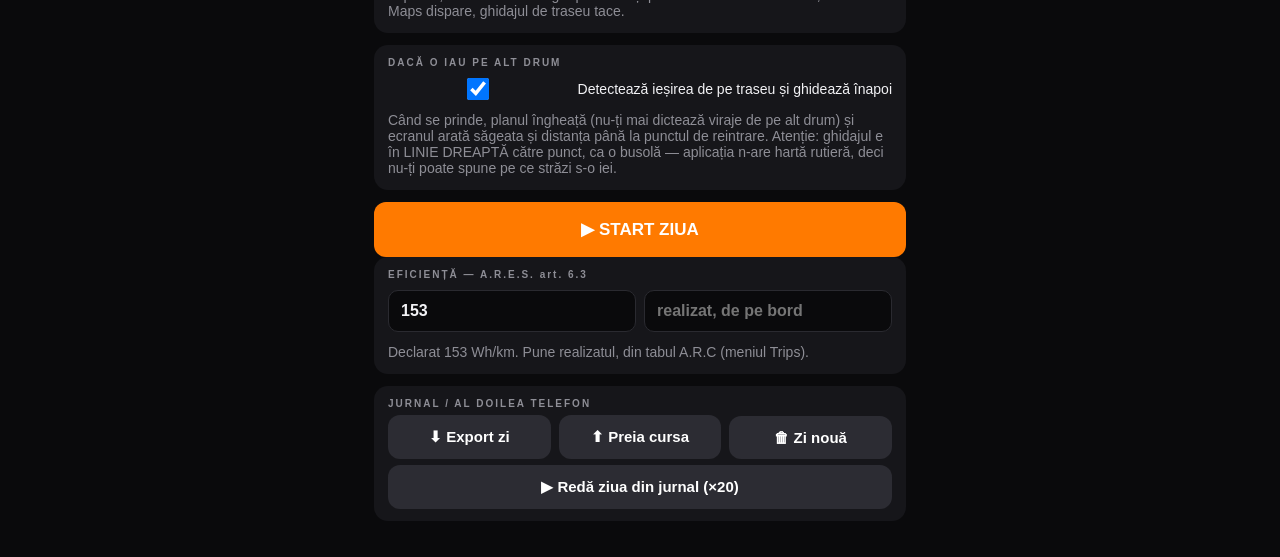
==== commit 61a9a771: "RALI 2: probele vin din buletin, nu din icoanele roadbook-ului Roadbook-ul NU contine probele de reg" ====
--- a/v2/index.html
+++ b/v2/index.html
@@ -71,16 +71,53 @@
       <div id="prep-verif"></div>
     </div>
 
+    <!-- ══ BULETINUL DIRECTORULUI DE CURSĂ ══ -->
+    <!-- Roadbook-ul NU conține probele de regularitate. Verificat pe paginile
+         fotografiate de la Reșița (05.08.2026): boxurile 66, 97 și 104 — finișul lui
+         TR3, schimbarea de viteză din TR4 și finișul lui TR4 — n-au nici icoană, nici
+         comentariu. Nicio scanare de roadbook nu le poate găsi vreodată. Probele sunt
+         scrise ÎN TEXT, în alt document: buletinul directorului de cursă. -->
+    <div class="card">
+      <p class="lbl">📋 BULETINUL PROBELOR (DIRECTORUL DE CURSĂ)</p>
+      <p id="prep-buletin-cifre" class="line">Buletin: —</p>
+      <div class="row">
+        <button class="btn sec grow" id="btn-buletin-foto">📷 Fotografiază</button>
+        <button class="btn sec grow" id="btn-buletin-gal">📋 Buletinul probelor</button>
+        <button class="btn danger sm" id="btn-buletin-clear">✕</button>
+      </div>
+      <!-- buletinul e BILINGV și are câteva pagini: se adună la fel ca roadbook-ul -->
+      <div id="buletin-bucla" class="card hidden" style="margin:6px 0 0">
+        <p id="buletin-nr" class="line center" style="font-weight:700"></p>
+        <div class="row">
+          <button class="btn sec grow" id="btn-buletin-inca">📷 Încă una</button>
+          <button class="btn ok grow" id="btn-buletin-gata">✅ Gata, citește</button>
+        </div>
+        <button class="btn danger sm" id="btn-buletin-renunt">Renunț la poze</button>
+      </div>
+      <p class="line dim">Documentul care scrie unde începe și unde se termină fiecare
+        probă, cu ce medie și unde se schimbă media. Când e citit, EL decide probele —
+        semnele de start/finiș din roadbook nu mai cronometrează nimic.</p>
+      <p id="prep-buletin-st" class="line dim"></p>
+      <div id="prep-buletin"></div>
+    </div>
+
     <!-- ══ PROBELE: verificare și corectură manuală ══ -->
     <!-- 05.08.2026, roadbook-ul REAL de la Reșița: scanarea a citit corect toate cele
          120 de boxuri, dar a ratat TREI linii de finish și a inventat una. Rezultatul:
-         o singură probă, de 9,39 km în loc de 5,74 — proba cea mai grea a cursei,
-         cronometrată pe o distanță cu 63% mai mare. Oricât de bun ar fi promptul, la
+         o singură probă în loc de trei — TR2 și TR3 dispăreau, iar TR4 se cronometra
+         pe 9,39 km în loc de 8,87. Oricât de bun ar fi promptul, la
          Sibiu va greși ceva, iar în parcare nu se depanează cod. Aici se repară în
          douăzeci de secunde. -->
     <div class="card">
       <p class="lbl">PROBELE — VERIFICĂ ȘI CORECTEAZĂ</p>
       <p id="probe-rezumat" class="line"></p>
+      <!-- Propunerile de corectură. Deduse DIN TEXTUL boxurilor scanate — care e el
+           însuși o citire automată a unei poze — nu din buletinul de pe hârtie. Unde
+           se TERMINĂ o probă nu scrie nicăieri în roadbook (verificat pe pagini,
+           05.08.2026: boxurile 66, 97 și 104 n-au nici icoană, nici comentariu), deci
+           aplicația nu propune niciodată un finiș nou; propune doar scoaterea a ce nu
+           se leagă. Nimic nu se aplică singur: fiecare rând are butonul lui. -->
+      <div id="probe-propuneri"></div>
       <p class="line dim">Compară cu roadbook-ul de pe hârtie: fiecare probă trebuie să
         aibă startul și finishul la boxurile corecte. Un box poate fi ȘI finishul unei
         probe, ȘI startul următoarei — apasă ambele semne pe el.</p>
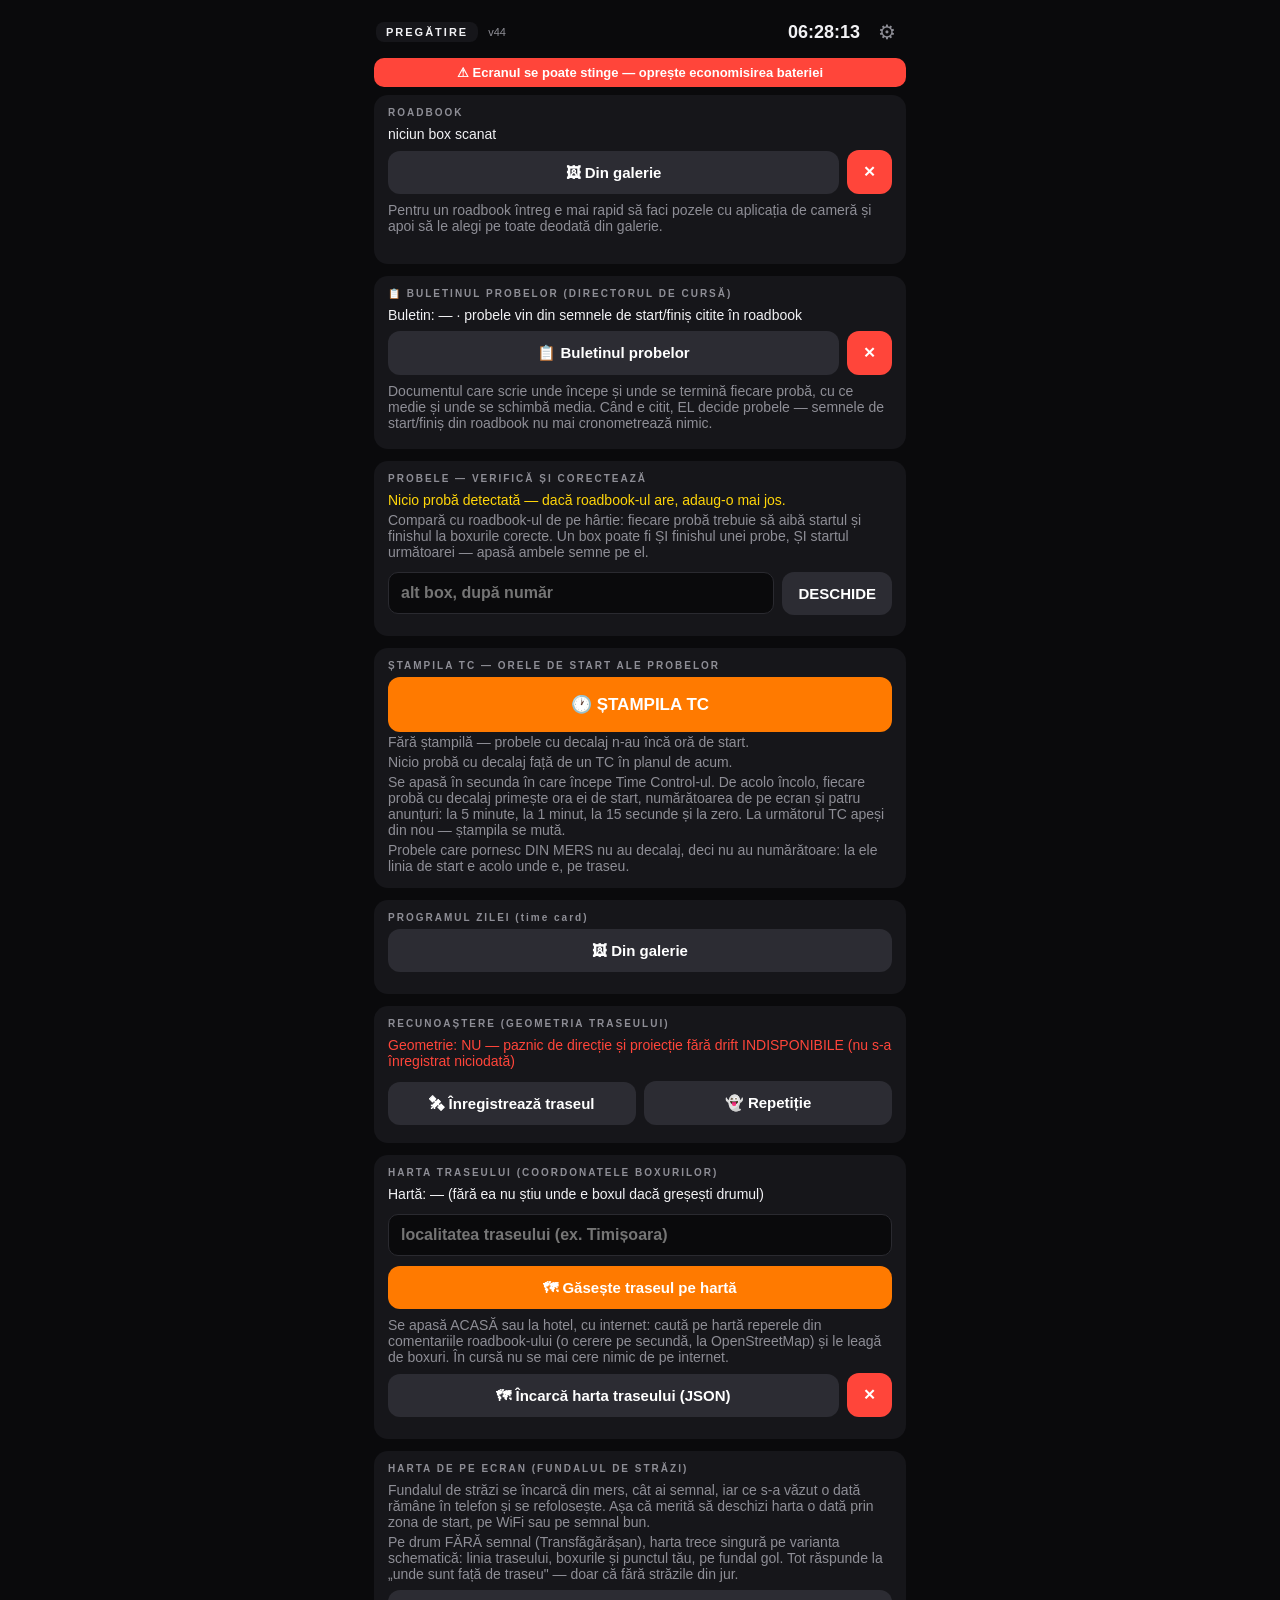
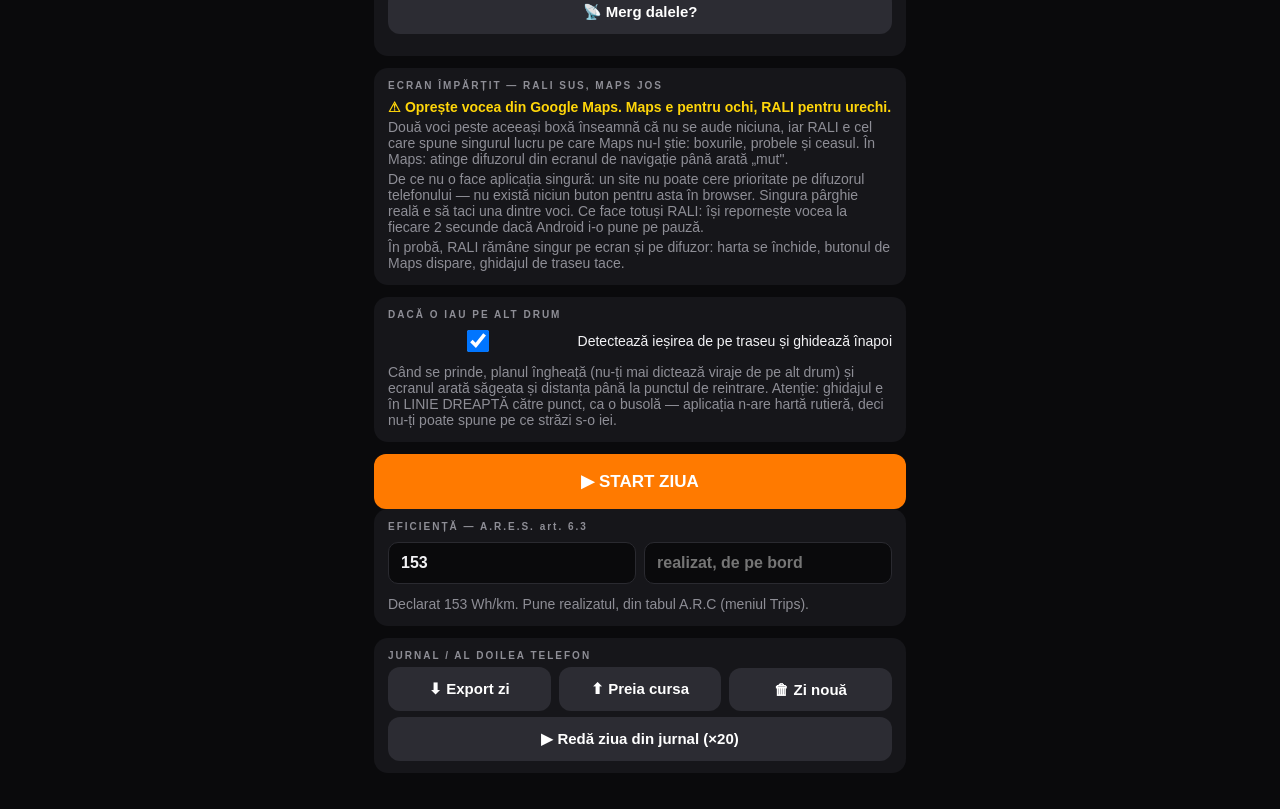
==== commit 91491d39: "RALI 2 v44: stampila TC, zonele de limita legala, "din mers - nu opri" Cerute de Andreas in dimineat" ====
--- a/v2/index.html
+++ b/v2/index.html
@@ -128,6 +128,25 @@
       </div>
     </div>
 
+    <!-- ══ ȘTAMPILA TC ȘI ORELE DE START ══ -->
+    <!-- Regula de concurs (buletinul de azi): probele cu self-start pornesc la un decalaj
+         fix după începerea TC-ului — TR 1 la 24 de minute după TC 1, TR 2 la 80, TR 3 la
+         131. Cronometrul lor curge de la TC+decalaj INDIFERENT dacă mașina e la linie:
+         întârzierea la start e penalizare directă. Aplicația nu poate ști singură când a
+         început TC-ul, așa că omul apasă butonul exact atunci, o dată. -->
+    <div class="card">
+      <p class="lbl">ȘTAMPILA TC — ORELE DE START ALE PROBELOR</p>
+      <button class="btn pri big" id="btn-stampila-prep">🕐 ȘTAMPILA TC</button>
+      <p id="prep-stampila-st" class="line dim"></p>
+      <div id="prep-start"></div>
+      <p class="line dim">Se apasă în secunda în care începe Time Control-ul. De acolo
+        încolo, fiecare probă cu decalaj primește ora ei de start, numărătoarea de pe
+        ecran și patru anunțuri: la 5 minute, la 1 minut, la 15 secunde și la zero.
+        La următorul TC apeși din nou — ștampila se mută.</p>
+      <p class="line dim">Probele care pornesc DIN MERS nu au decalaj, deci nu au
+        numărătoare: la ele linia de start e acolo unde e, pe traseu.</p>
+    </div>
+
     <div class="card">
       <p class="lbl">PROGRAMUL ZILEI (time card)</p>
       <!-- o singură poză, deci fără buclă: după fotografie se scanează direct -->
@@ -253,6 +272,11 @@
 
   <!-- ══ CURSĂ (un singur ecran, se transformă singur) ══ -->
   <section id="scr-run" class="hidden">
+    <!-- NUMĂRĂTOAREA SPRE STARTURILE PROBELOR (v44). Probele cu self-start pornesc la
+         un decalaj fix după începerea unui TC (azi: +24, +80, +131 min după TC 1), iar
+         cronometrul curge de acolo chiar dacă mașina nu e la linie. Ștampila de mai jos
+         e singurul lucru pe care aplicația nu-l poate ști singură. -->
+    <div id="cp-startband" class="startband hidden"></div>
     <!-- controlul orar, vizibil permanent — vocea se poate pierde, cifra nu -->
     <p id="cp-tcband" class="tcband hidden"></p>
     <!-- paznicul de direcție: la Leg 2 (03.08.2026) mașina a plecat în direcția opusă
@@ -329,6 +353,10 @@
       </div>
       <button class="btn sec big" id="btn-talk">🎤</button>
     </div>
+    <!-- ȘTAMPILA TC: se apasă în secunda în care începe Time Control-ul. Același buton
+         (și aceeași funcție) există și în panoul de pregătire — TC-ul de dimineață se
+         prinde acolo, cel de după-amiază de la Orlat aici, în mers. -->
+    <button class="btn sec big" id="btn-stampila">🕐 ȘTAMPILA TC</button>
     <!-- HARTA și „UNDE SUNT": cele două întrebări la care săgeata singură nu răspunde.
          (Andreas, 05.08.2026: „am o problemă destul de mare de orientare în spațiu".) -->
     <div class="row">
--- a/v2/app.css
+++ b/v2/app.css
@@ -84,6 +84,16 @@
 #cp-nav.offroute .nx-com { color: var(--bad); font-weight: 800; letter-spacing: .5px; }
 #cp-nav.offroute .nx-dir { color: var(--bad); }
 
+/* NUMĂRĂTOAREA SPRE STARTURILE PROBELOR — o linie per probă cu decalaj.
+   Cifrele sunt tabulare ca să nu joace pe ecran la fiecare secundă. */
+.startband { margin-bottom: 8px; display: flex; flex-direction: column; gap: 4px; }
+.startline { text-align: center; font-size: 15px; font-weight: 800; padding: 6px;
+  border-radius: 10px; font-variant-numeric: tabular-nums;
+  background: #30d15822; color: var(--ok); }
+.startline.galben { background: #ffd60a22; color: var(--warn); }
+.startline.rosu { background: var(--bad); color: #fff; animation: blink 1s infinite; }
+.startline.trecut { background: var(--surf); color: var(--dim); font-weight: 700; }
+
 /* banda TC — permanentă, verde/roșu dintr-o privire */
 .tcband { text-align: center; font-size: 15px; font-weight: 800; padding: 7px;
   border-radius: 10px; margin-bottom: 8px; font-variant-numeric: tabular-nums; }
@@ -160,6 +170,10 @@
   .posrow #cp-km, .posrow #cp-spd { font-size: 19px; }
   .warnband, .tcband { padding: 5px; font-size: 12px; margin-bottom: 5px; }
   .corrline { padding: 4px 8px; font-size: 12px; margin-bottom: 5px; }
+  /* numărătoarea spre start NU dispare pe ecran mic (spre deosebire de .nx-com): e o
+     oră de start, iar ea nu se poate deduce din nimic altceva de pe ecran */
+  .startband { gap: 3px; margin-bottom: 5px; }
+  .startline { padding: 4px; font-size: 13px; }
 
   /* CARDUL DE NAVIGAȚIE, pe orizontală: distanța la stânga, săgeata la dreapta.
      Săgeata rămâne elementul dominant, dar proporțional cu cât ecran există. */
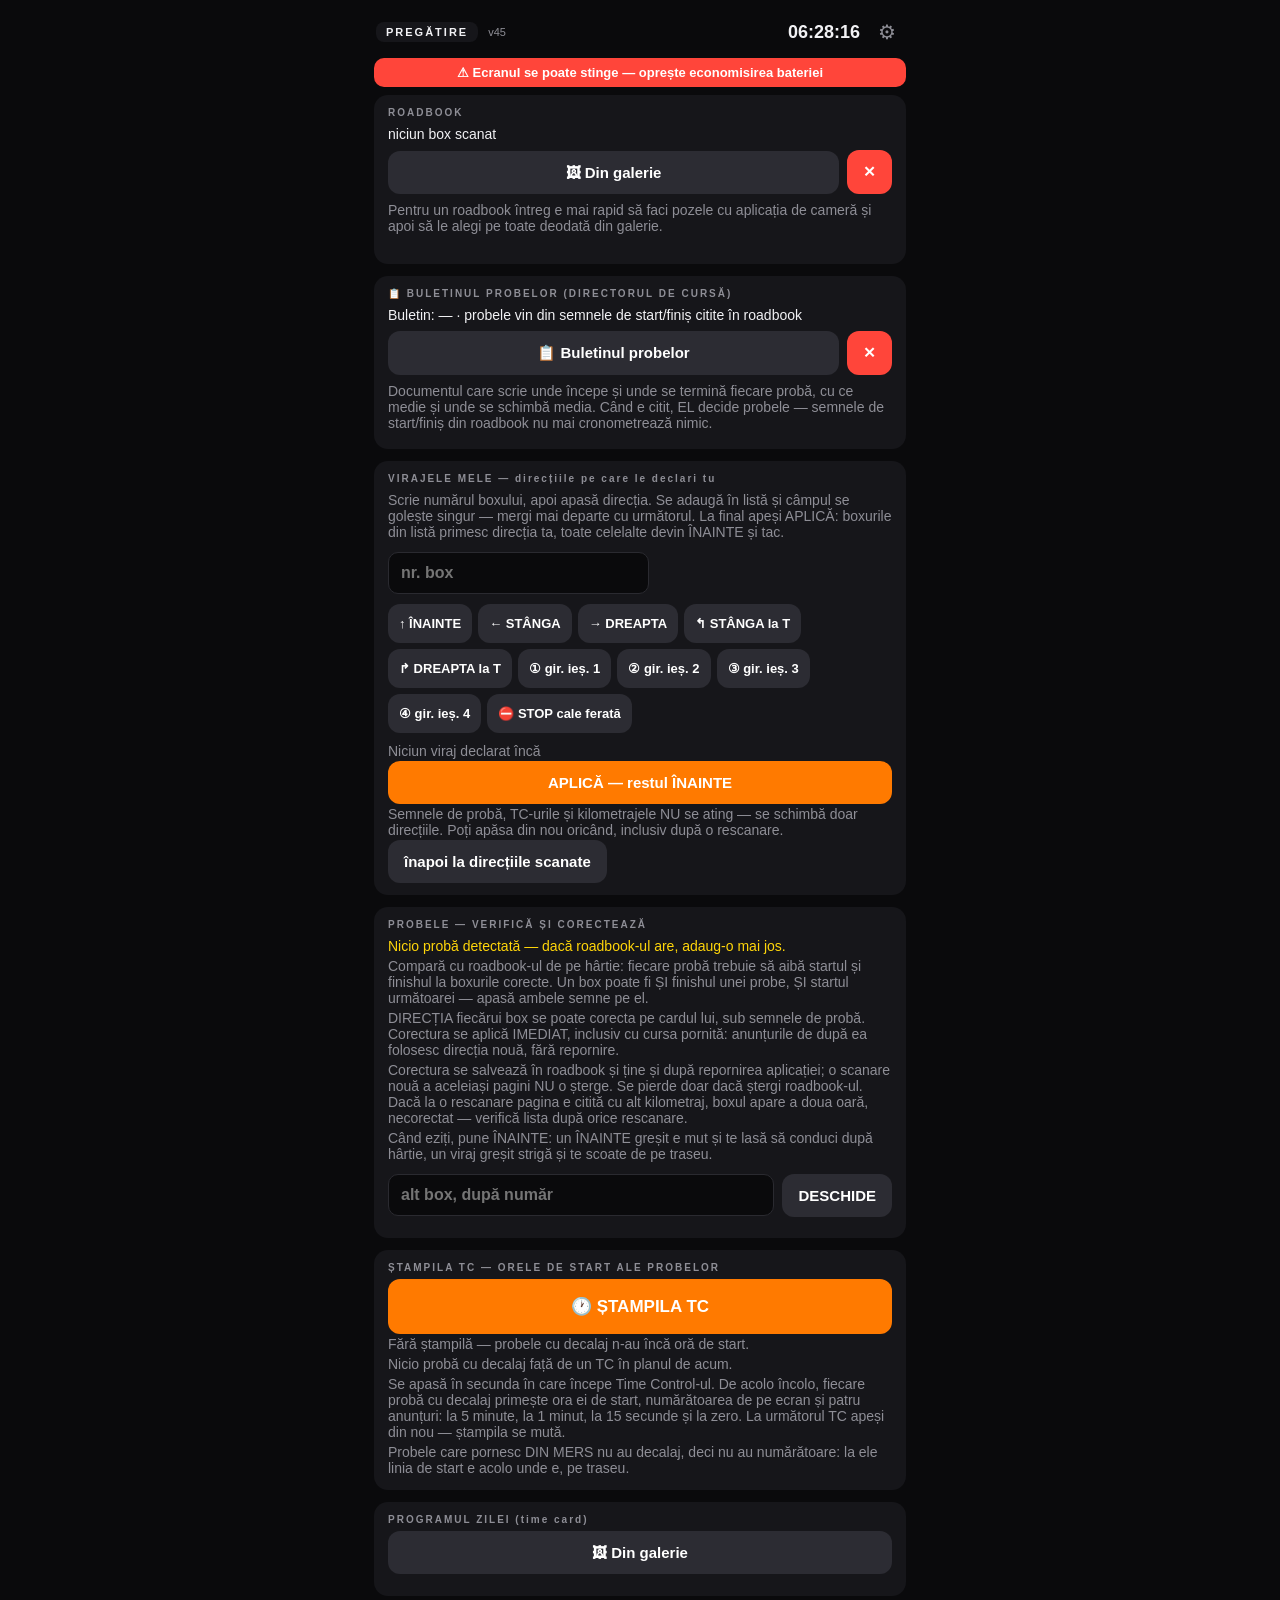
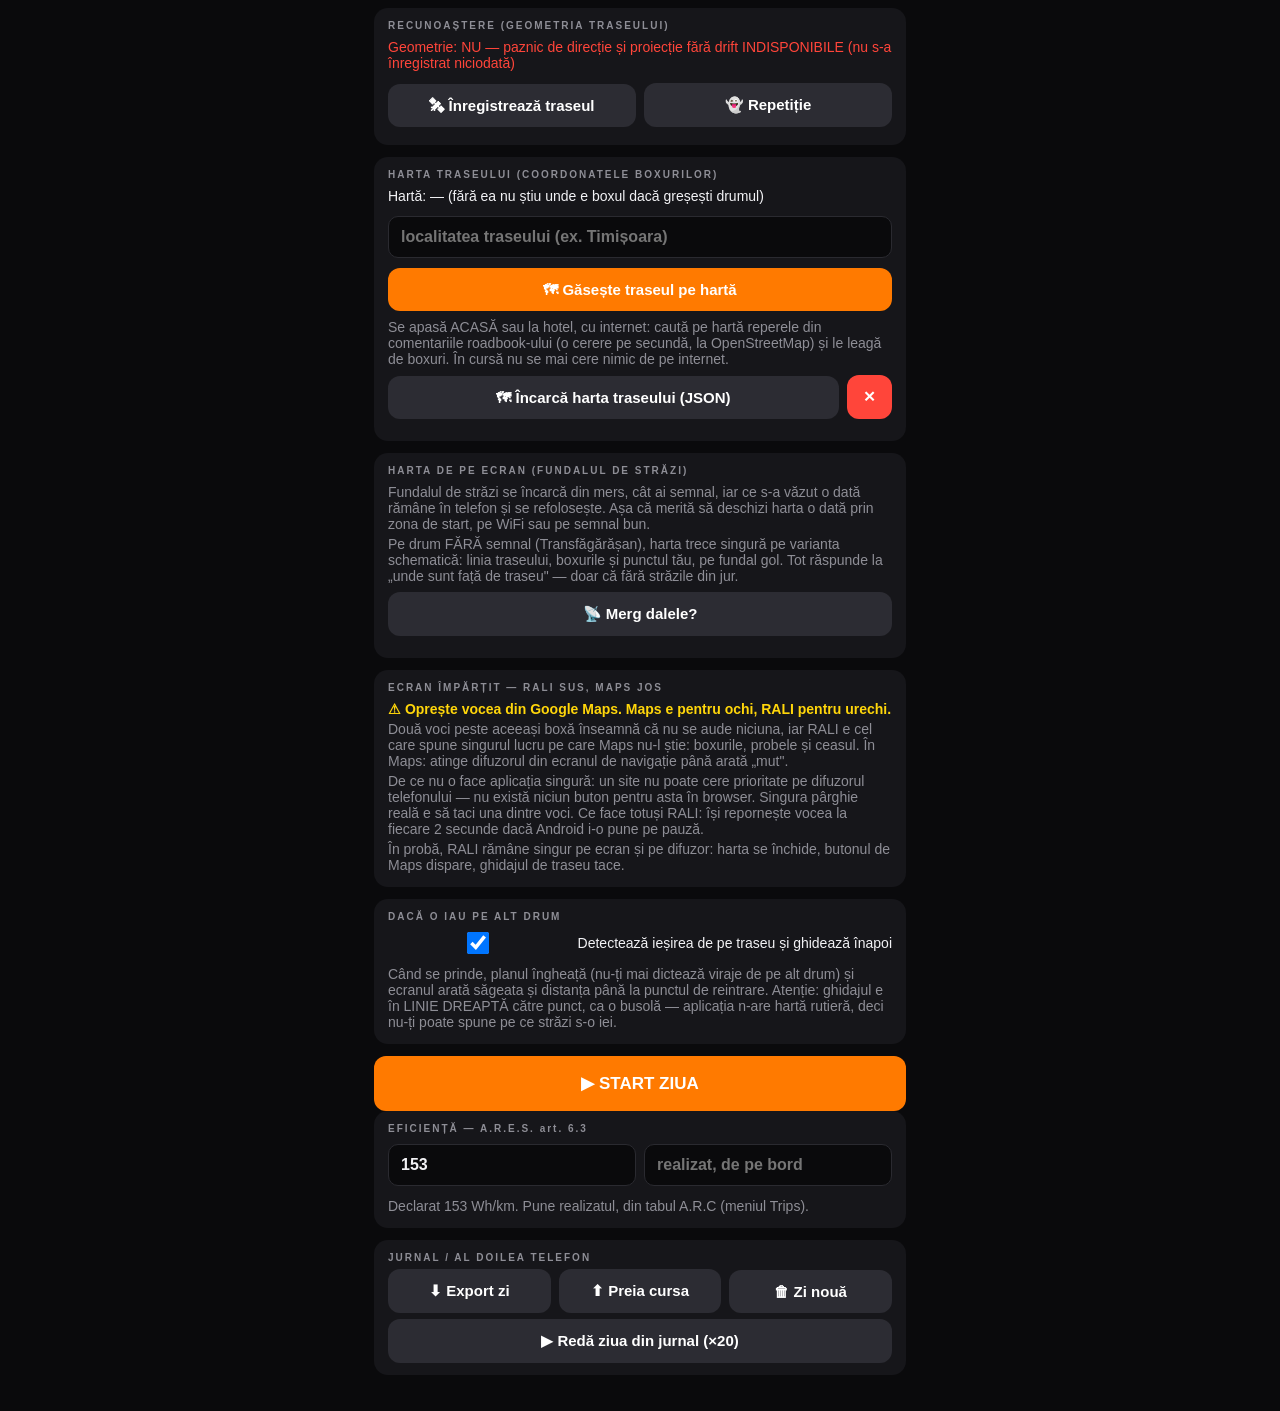
==== commit d5a5ae1d: "RALI 2 v45: virajele le declara pilotul, nu modelul Feedback de pe traseu (Etapa 2 Sibiu, 07.08): sc" ====
--- a/v2/index.html
+++ b/v2/index.html
@@ -101,6 +101,32 @@
       <div id="prep-buletin"></div>
     </div>
 
+    <!-- ══ VIRAJELE MELE (v45) ══ -->
+    <!-- Cererea lui Andreas, de pe traseu, 07.08.2026: „aplicația să vadă roadbook-ul tot,
+         să citească cum vrea, dar EU să-i precizez boxurile unde chiar se schimbă direcția".
+         Răsturnare de contract: scanarea păstrează kilometrajele, numerele, comentariile și
+         semnele de probă; direcțiile le declară omul, iar tot ce nu e în lista lui devine
+         ÎNAINTE, adică MUT. O omisiune din listă costă tăcere într-o intersecție unde are
+         hârtia în mână; varianta veche costa „dreapta acum" pe un drum drept, în probă. -->
+    <div class="card">
+      <p class="lbl">VIRAJELE MELE — direcțiile pe care le declari tu</p>
+      <p class="line dim">Scrie numărul boxului, apoi apasă direcția. Se adaugă în listă și
+        câmpul se golește singur — mergi mai departe cu următorul. La final apeși APLICĂ:
+        boxurile din listă primesc direcția ta, toate celelalte devin ÎNAINTE și tac.</p>
+      <div class="row">
+        <input type="number" id="vp-num" placeholder="nr. box" inputmode="numeric"
+               min="1" max="999">
+        <span class="line dim grow" id="vp-st"></span>
+      </div>
+      <div id="vp-butoane" class="dirrow"></div>
+      <p class="line" id="vp-rezumat"></p>
+      <div id="vp-lista"></div>
+      <button class="btn pri" id="vp-aplica">APLICĂ — restul ÎNAINTE</button>
+      <p class="line dim">Semnele de probă, TC-urile și kilometrajele NU se ating — se
+        schimbă doar direcțiile. Poți apăsa din nou oricând, inclusiv după o rescanare.</p>
+      <button class="btn sec sm" id="vp-restaureaza">înapoi la direcțiile scanate</button>
+    </div>
+
     <!-- ══ PROBELE: verificare și corectură manuală ══ -->
     <!-- 05.08.2026, roadbook-ul REAL de la Reșița: scanarea a citit corect toate cele
          120 de boxuri, dar a ratat TREI linii de finish și a inventat una. Rezultatul:
@@ -121,6 +147,23 @@
       <p class="line dim">Compară cu roadbook-ul de pe hârtie: fiecare probă trebuie să
         aibă startul și finishul la boxurile corecte. Un box poate fi ȘI finishul unei
         probe, ȘI startul următoarei — apasă ambele semne pe el.</p>
+      <!-- DIRECȚIA, PUSĂ DE MÂNĂ (v45). Cerută de pe traseu, la Sibiu, în cursă: scanarea
+           citește greșit bifurcațiile V/Y (vârful pe ramura stângă, anunț „dreapta") și
+           săgețile drepte cu liniuțe laterale (citite ca viraj, când e ÎNAINTE). Nota de
+           mai jos spune ADEVĂRUL despre ce ține și ce nu: boxurile deja existente NU se
+           rescriu la o scanare nouă (main.js, dedup pe leg+număr+km), deci corectura
+           supraviețuiește unei rescanări a aceleiași pagini. Ce n-o ține e ștergerea
+           roadbook-ului — și cazul în care pagina e recitită cu ALT kilometraj, când
+           boxul intră a doua oară, necorectat, lângă cel corectat. -->
+      <p class="line dim">DIRECȚIA fiecărui box se poate corecta pe cardul lui, sub semnele
+        de probă. Corectura se aplică IMEDIAT, inclusiv cu cursa pornită: anunțurile de
+        după ea folosesc direcția nouă, fără repornire.</p>
+      <p class="line dim">Corectura se salvează în roadbook și ține și după repornirea
+        aplicației; o scanare nouă a aceleiași pagini NU o șterge. Se pierde doar dacă
+        ștergi roadbook-ul. Dacă la o rescanare pagina e citită cu alt kilometraj, boxul
+        apare a doua oară, necorectat — verifică lista după orice rescanare.</p>
+      <p class="line dim">Când eziți, pune ÎNAINTE: un ÎNAINTE greșit e mut și te lasă să
+        conduci după hârtie, un viraj greșit strigă și te scoate de pe traseu.</p>
       <div id="prep-probe"></div>
       <div class="row">
         <input type="number" id="probe-cauta" placeholder="alt box, după număr" inputmode="numeric" min="1" max="999">
@@ -326,7 +369,16 @@
       <!-- Selectorul de box. Înainte era un prompt() gol: „La ce box ești?", fără
            să spună unde crede aplicația că ești. Pe 02.08.2026 o apăsare greșită a
            mutat poziția cu 1330 m, în probă, tăcut. Acum: poziția curentă sus, lista
-           boxurilor din jur cu distanța fiecăruia, iar corecțiile mari cer confirmare. -->
+           boxurilor din jur cu distanța fiecăruia.
+           v45 (cerut de Andreas din cursă, 07.08.2026): ALEGEREA DIN LISTĂ APLICĂ DIRECT.
+           Bannerul de confirmare de după repeta cifra scrisă pe butonul tocmai apăsat —
+           doi pași pentru o singură decizie, la volan. Informația nu s-a pierdut, s-a
+           mutat mai devreme: distanța și „ar închide proba" sunt pe buton, deci se citesc
+           ÎNAINTE de apăsare. Bannerul rămâne pentru cele două căi în care omul nu vede
+           nicio cifră înainte — numărul TASTAT mai jos și comanda vocală. -->
+      <!-- ATENȚIE la orice modificare aici: poarta din motor (machine.atBox, care refuză
+           un salt neconfirmat) NU s-a atins. Ea e ce oprește o cifră greșită venită prin
+           voce sau tastatură. -->
       <div id="boxpick" class="modal hidden">
         <div class="modal-box">
           <p class="lbl center">APLICAȚIA CREDE CĂ EȘTI LA</p>
--- a/v2/app.css
+++ b/v2/app.css
@@ -34,6 +34,15 @@
 .btn.danger { background: var(--bad); } .btn.sec { background: #2c2c33; }
 .btn.big { padding: 17px; font-size: 17px; } .btn.sm { width: auto; padding: 13px 16px; }
 .row .btn { width: auto; flex: 1; } .row .btn.sm { flex: 0; }
+
+/* Editorul de direcție (v45): zece butoane care trebuie să încapă pe un telefon și să
+   rămână destul de mari pentru un deget. `.row` e flex fără wrap — pe un rând, zece
+   butoane s-ar strivi până la ilizibil, deci direcțiile primesc rândul lor, care se rupe.
+   Se apasă cu mașina OPRITĂ, în parcare, deci contează claritatea, nu compactarea.
+   Butonul rămâne peste 40 px înălțime (12 px sus/jos + text): sub atât, degetul greșește.
+   Se strâng doar pe lățime, ca să intre trei pe rând pe un telefon de 360 px. */
+.dirrow { display: flex; flex-wrap: wrap; gap: 6px; margin: 4px 0 8px; }
+.dirrow .btn { width: auto; flex: 0 0 auto; padding: 12px 11px; font-size: 13px; }
 
 input { background: var(--bg); border: 1px solid var(--border); border-radius: 10px;
   color: var(--text); font-size: 16px; font-weight: 600; padding: 11px 12px; width: 100%; margin: 4px 0; }
@@ -111,6 +120,11 @@
   padding: 26px 14px; margin-bottom: 10px; }
 .bp-item .bp-com { display: block; font-size: 12px; font-weight: 500; color: var(--dim);
   margin-top: 3px; }
+/* Ce strică saltul, scris pe butonul de ales (v45). De când alegerea aplică direct, tot
+   ce spunea bannerul de confirmare trebuie să se citească ÎNAINTE de apăsare. */
+.bp-item .bp-av { display: block; font-size: 12px; font-weight: 700; color: var(--warn);
+  margin-top: 3px; }
+.bp-mare .bp-sub { display: block; font-size: 14px; font-weight: 600; margin-top: 6px; }
 #bp-list .btn.pri { outline: 2px solid #fff6; }
 
 /* corecția de poziție — informație, nu alarmă: se citește dintr-o privire, nu strigă */
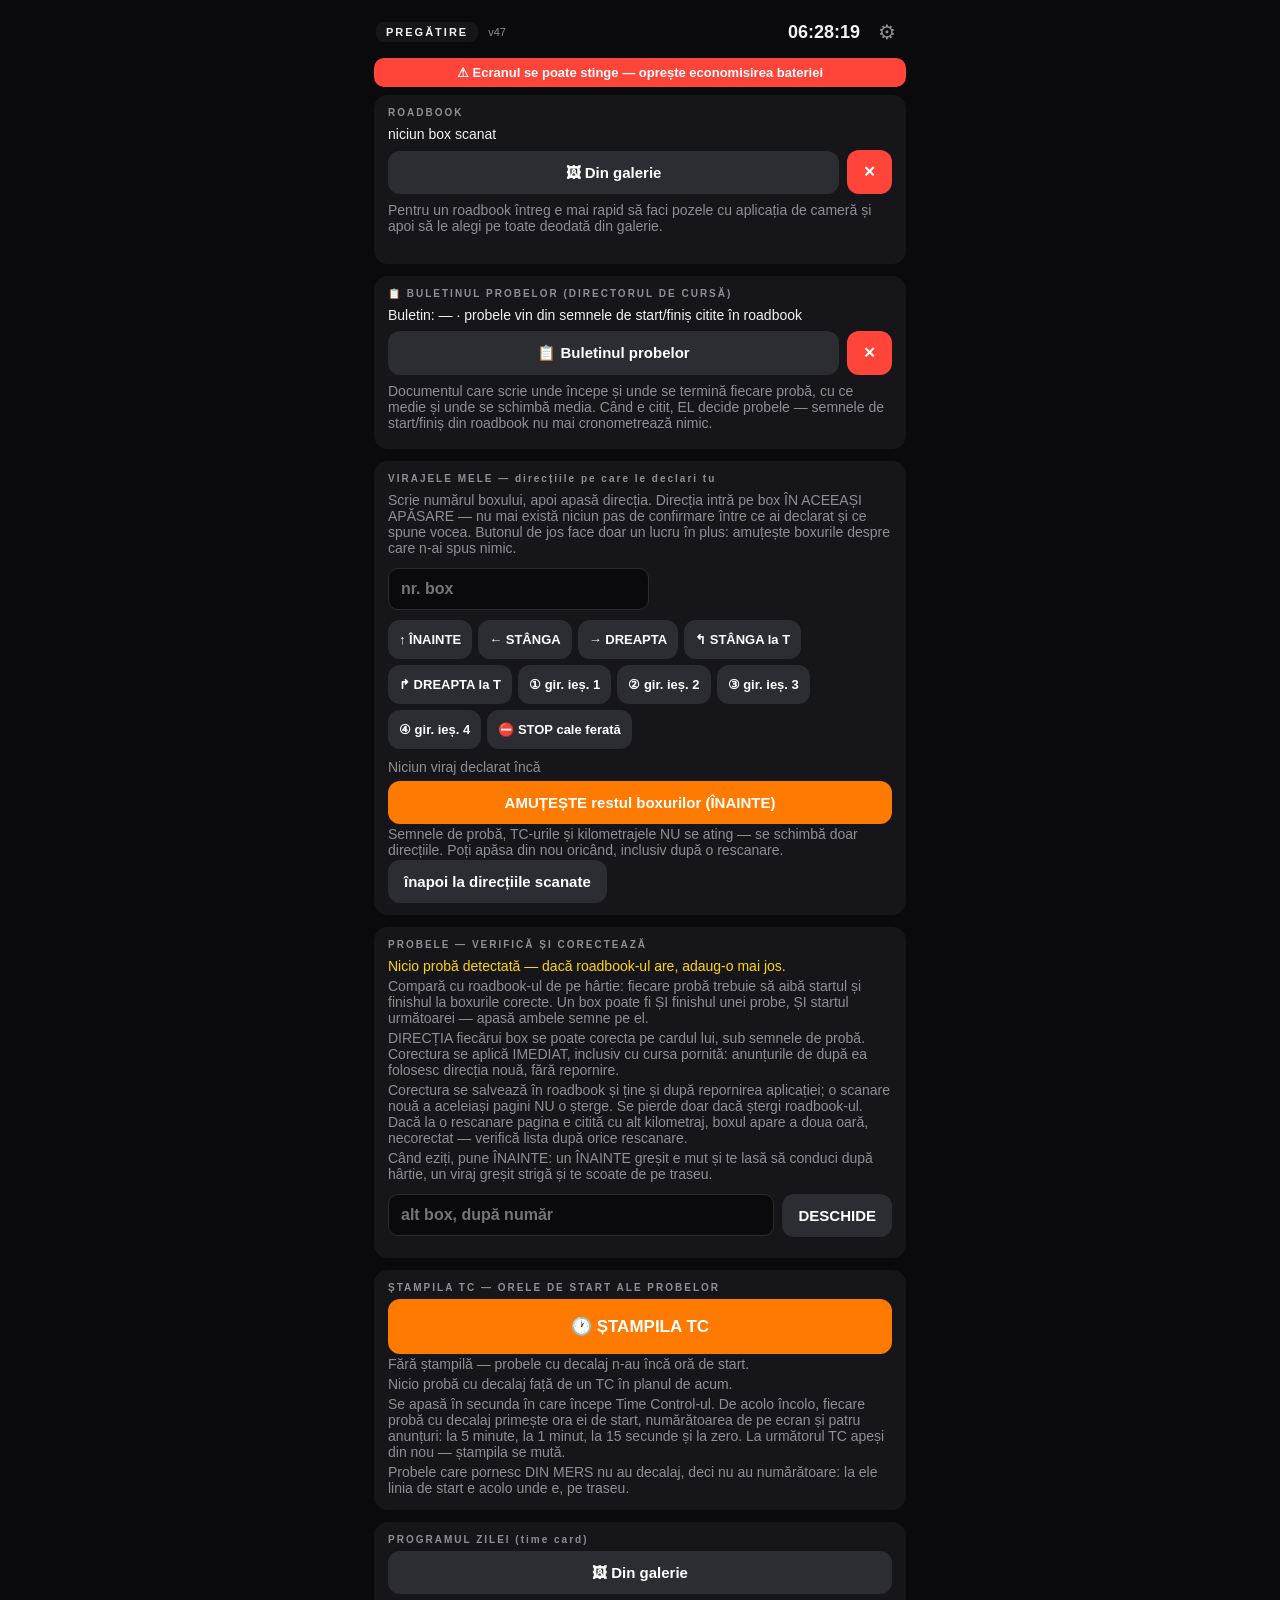
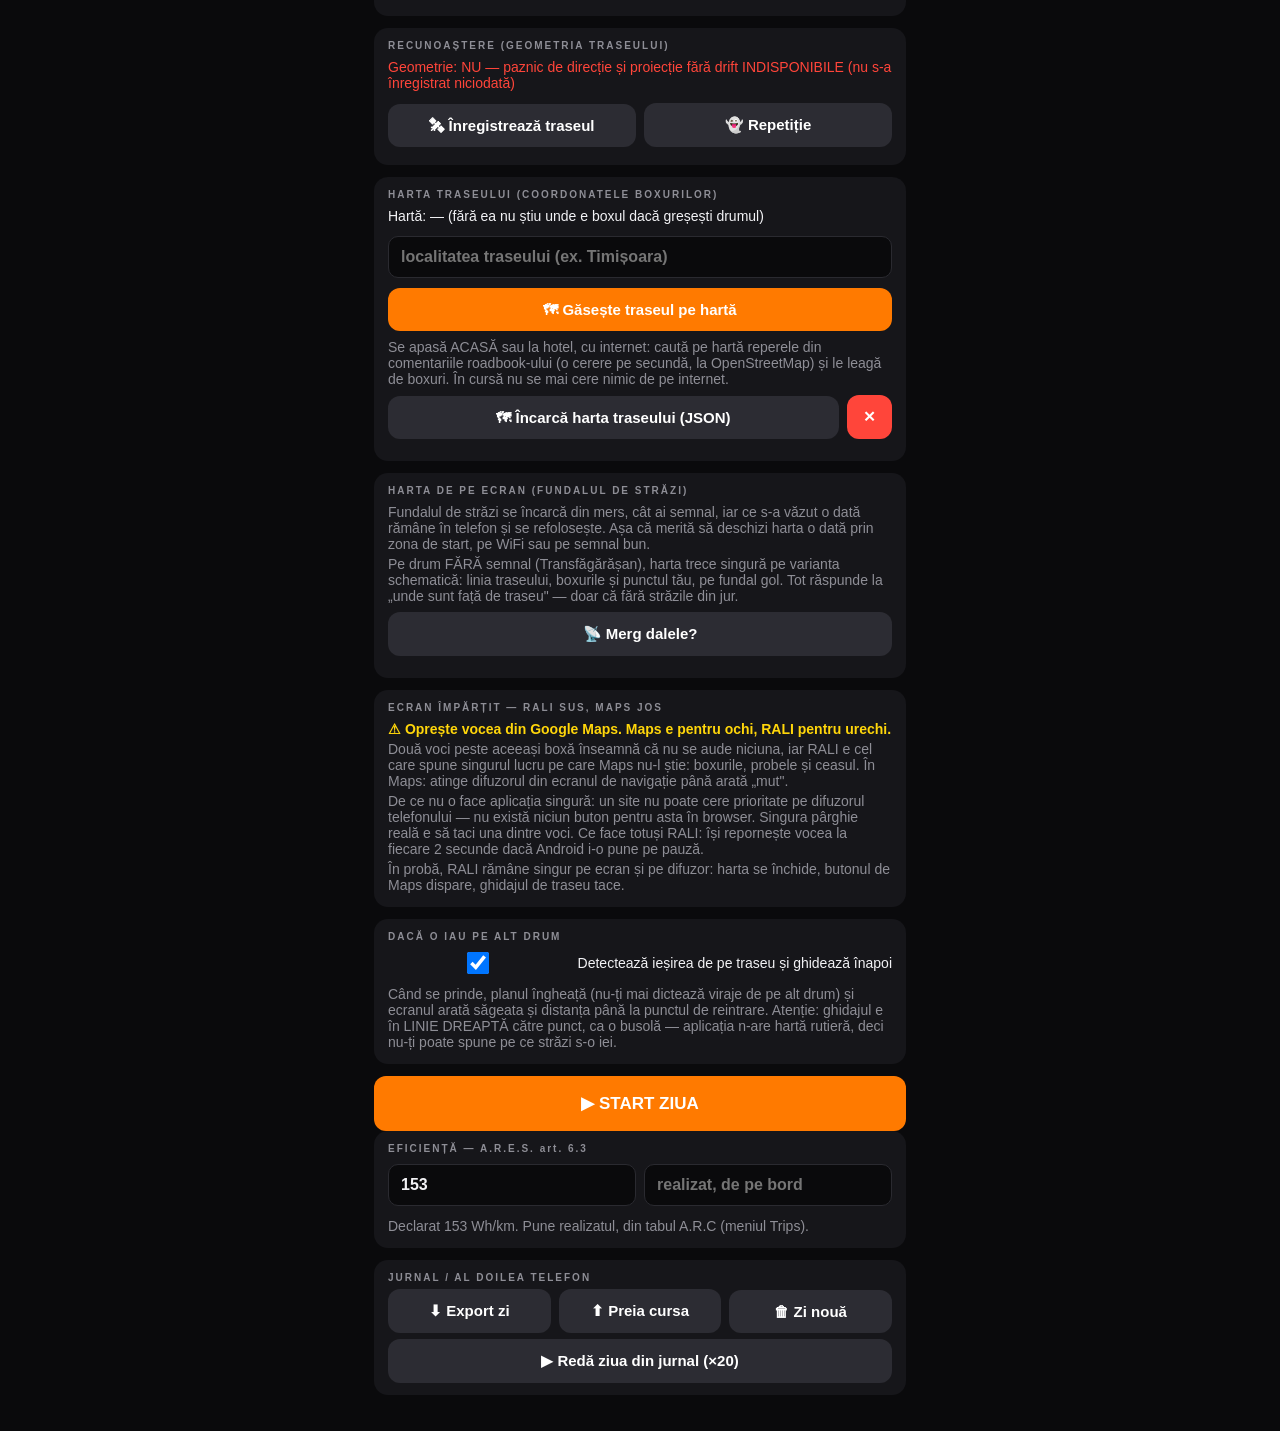
==== commit d23f89a1: "RALI 2 v47: cinci reparatii din abandonul de azi Andreas s-a retras azi din etapa pentru ca nu mai a" ====
--- a/v2/index.html
+++ b/v2/index.html
@@ -110,9 +110,10 @@
          hârtia în mână; varianta veche costa „dreapta acum" pe un drum drept, în probă. -->
     <div class="card">
       <p class="lbl">VIRAJELE MELE — direcțiile pe care le declari tu</p>
-      <p class="line dim">Scrie numărul boxului, apoi apasă direcția. Se adaugă în listă și
-        câmpul se golește singur — mergi mai departe cu următorul. La final apeși APLICĂ:
-        boxurile din listă primesc direcția ta, toate celelalte devin ÎNAINTE și tac.</p>
+      <p class="line dim">Scrie numărul boxului, apoi apasă direcția. Direcția intră pe box
+        ÎN ACEEAȘI APĂSARE — nu mai există niciun pas de confirmare între ce ai declarat și
+        ce spune vocea. Butonul de jos face doar un lucru în plus: amuțește boxurile despre
+        care n-ai spus nimic.</p>
       <div class="row">
         <input type="number" id="vp-num" placeholder="nr. box" inputmode="numeric"
                min="1" max="999">
@@ -120,8 +121,9 @@
       </div>
       <div id="vp-butoane" class="dirrow"></div>
       <p class="line" id="vp-rezumat"></p>
+      <p class="line" id="vp-stare"></p>
       <div id="vp-lista"></div>
-      <button class="btn pri" id="vp-aplica">APLICĂ — restul ÎNAINTE</button>
+      <button class="btn pri" id="vp-aplica">AMUȚEȘTE restul boxurilor (ÎNAINTE)</button>
       <p class="line dim">Semnele de probă, TC-urile și kilometrajele NU se ating — se
         schimbă doar direcțiile. Poți apăsa din nou oricând, inclusiv după o rescanare.</p>
       <button class="btn sec sm" id="vp-restaureaza">înapoi la direcțiile scanate</button>
